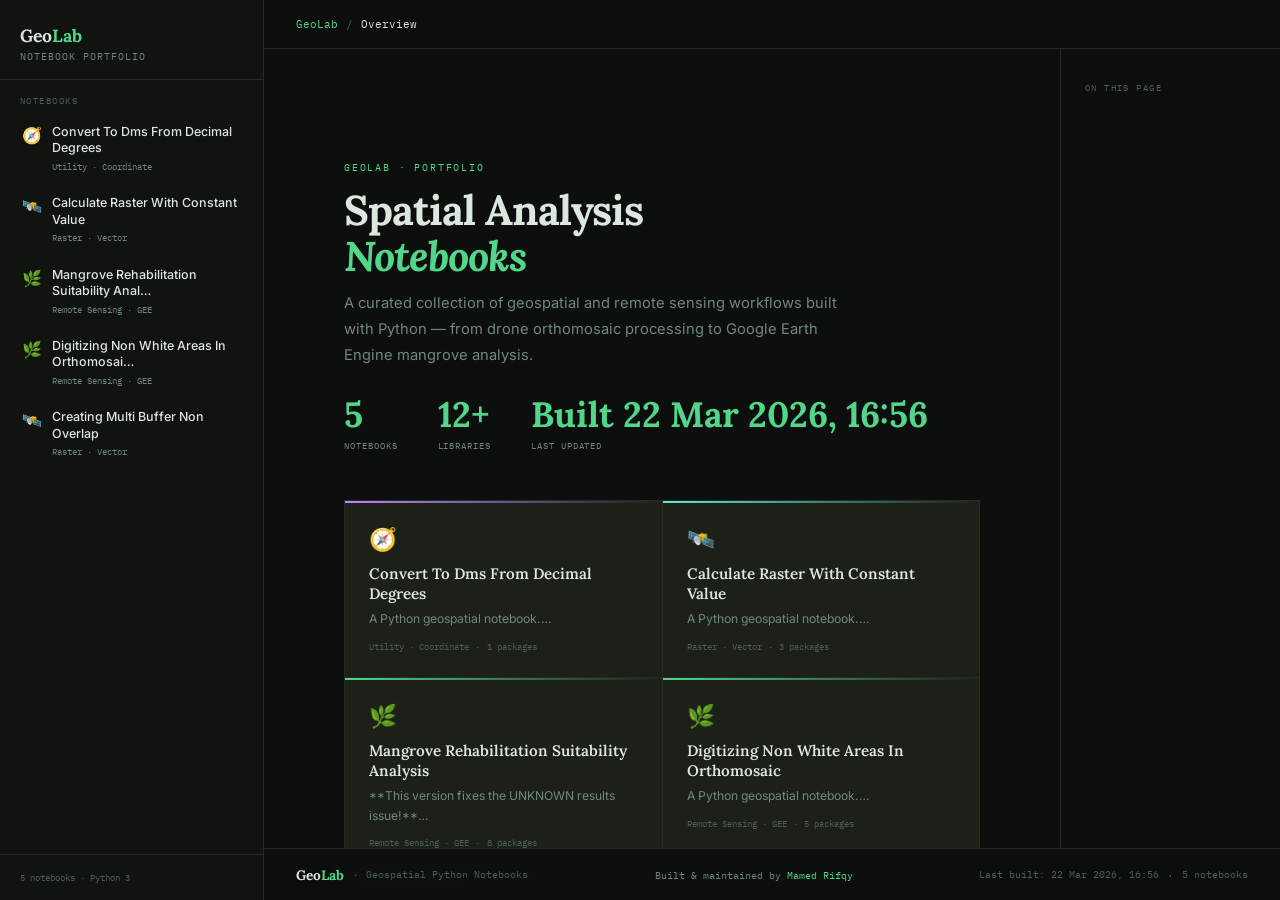
==== docs/index.html @ 52cee8c8 "init GeoLab portfolio" ====
<!DOCTYPE html>
<html lang="en">
<head>
<meta charset="UTF-8">
<meta name="viewport" content="width=device-width,initial-scale=1">
<title>GeoLab · Notebook Portfolio</title>
<link href="https://fonts.googleapis.com/css2?family=IBM+Plex+Mono:ital,wght@0,300;0,400;0,500;1,400&family=Lora:ital,wght@0,400;0,600;0,700;1,400&family=Inter:wght@300;400;500&display=swap" rel="stylesheet">
<style>:root{
  --bg:#0d0f0e;--sidebar-bg:#111310;--card:#1c2019;
  --border:#252c24;--border2:#2e3830;
  --text:#dce8dd;--muted:#6e897a;--muted2:#4a6055;
  --green:#52d68a;--green-dim:rgba(82,214,138,.12);
  --mono:'IBM Plex Mono',monospace;
  --serif:'Lora',serif;
  --sans:'Inter',sans-serif;
  --sidebar-w:264px;--toc-w:220px;
  --topbar-h:49px;--footer-h:52px;
}
*,*::before,*::after{box-sizing:border-box;margin:0;padding:0}
html{scroll-behavior:smooth}
body{background:var(--bg);color:var(--text);font-family:var(--sans);display:flex;flex-direction:column;min-height:100vh;overflow-x:hidden}

/* ── SIDEBAR ── */
.sidebar{
  position:fixed;top:0;left:0;width:var(--sidebar-w);
  height:100vh;background:var(--sidebar-bg);
  border-right:1px solid var(--border);
  display:flex;flex-direction:column;z-index:50;overflow:hidden;
}
.sidebar-header{padding:1.5rem 1.25rem 1rem;border-bottom:1px solid var(--border);flex-shrink:0}
.logo{font-family:var(--serif);font-size:1.1rem;font-weight:700;color:var(--text)}
.logo span{color:var(--green)}
.logo-sub{font-size:.63rem;color:var(--muted);font-family:var(--mono);letter-spacing:.1em;margin-top:.2rem;text-transform:uppercase}
.sidebar-section-label{font-family:var(--mono);font-size:.57rem;letter-spacing:.16em;text-transform:uppercase;color:var(--muted2);padding:.9rem 1.25rem .4rem}
.sidebar-list{overflow-y:auto;flex:1;padding-bottom:1rem}
.nb-item{display:flex;align-items:flex-start;gap:.65rem;padding:.7rem 1.25rem;cursor:pointer;border-left:2px solid transparent;transition:background .15s,border-color .15s}
.nb-item:hover{background:rgba(82,214,138,.04)}
.nb-item.active{background:var(--green-dim);border-left-color:var(--green)}
.nb-icon{font-size:1rem;flex-shrink:0;margin-top:1px}
.nb-name{font-size:.78rem;font-weight:500;line-height:1.3;color:var(--text)}
.nb-item.active .nb-name{color:var(--green)}
.nb-cat{font-family:var(--mono);font-size:.59rem;color:var(--muted);margin-top:.22rem}
.sidebar-footer{padding:1rem 1.25rem;border-top:1px solid var(--border);font-family:var(--mono);font-size:.59rem;color:var(--muted2);flex-shrink:0}

/* ── LAYOUT ── */
.layout{margin-left:var(--sidebar-w);flex:1;display:flex;max-width:calc(100vw - var(--sidebar-w))}
.content-wrap{flex:1;min-width:0;display:flex;flex-direction:column}

/* ── TOPBAR ── */
.topbar{
  position:sticky;top:0;z-index:40;
  background:rgba(13,15,14,.93);backdrop-filter:blur(12px);
  border-bottom:1px solid var(--border);
  padding:.75rem 2rem;height:var(--topbar-h);
  display:flex;align-items:center;justify-content:space-between;gap:1rem;
}
.breadcrumb{font-family:var(--mono);font-size:.7rem;color:var(--muted);display:flex;align-items:center;gap:.5rem;flex-wrap:wrap}
.bc-home{cursor:pointer;color:var(--green);transition:opacity .15s}
.bc-home:hover{opacity:.75}
.sep{color:var(--muted2)}
.current{color:var(--text)}
.topbar-actions{display:flex;align-items:center;gap:.7rem;flex-shrink:0}
.btn-dl{
  display:none;align-items:center;gap:.45rem;
  font-family:var(--mono);font-size:.67rem;letter-spacing:.05em;
  padding:.42rem 1rem;border-radius:2px;
  background:var(--green-dim);border:1px solid rgba(82,214,138,.3);
  color:var(--green);cursor:pointer;transition:all .2s;text-decoration:none;
}
.btn-dl.visible{display:inline-flex}
.btn-dl:hover{background:rgba(82,214,138,.2);border-color:var(--green)}
.btn-dl svg{width:11px;height:11px;flex-shrink:0}
.btn-home{
  display:none;font-family:var(--mono);font-size:.67rem;
  color:var(--muted);background:none;border:1px solid var(--border);
  padding:.4rem .75rem;border-radius:2px;cursor:pointer;transition:all .2s;
}
.btn-home.visible{display:block}
.btn-home:hover{color:var(--text);border-color:var(--border2)}

/* ── PAGE AREA ── */
.page-area{display:flex;flex:1;overflow:hidden}
.nb-content{
  flex:1;padding:3rem 2.5rem calc(var(--footer-h) + 2.5rem);
  max-width:860px;overflow-y:auto;
  height:calc(100vh - var(--topbar-h));
}

/* ── NOTEBOOK HERO ── */
.nb-hero{margin-bottom:3rem;padding-bottom:2rem;border-bottom:1px solid var(--border)}
.nb-hero-tag{
  display:inline-flex;align-items:center;gap:.4rem;
  font-family:var(--mono);font-size:.62rem;letter-spacing:.12em;text-transform:uppercase;
  border:1px solid;border-radius:2px;padding:.3rem .7rem;margin-bottom:1.25rem;
}
.nb-hero-title{font-family:var(--serif);font-size:1.95rem;font-weight:700;line-height:1.2;letter-spacing:-.02em;margin-bottom:.7rem}
.nb-hero-desc{font-size:.9rem;color:var(--muted);line-height:1.75;max-width:620px}
.nb-hero-pills{display:flex;flex-wrap:wrap;gap:.4rem;margin-top:1.25rem}
.pkg-pill{font-family:var(--mono);font-size:.62rem;padding:.2rem .6rem;border-radius:2px;background:rgba(82,214,138,.06);border:1px solid rgba(82,214,138,.2);color:var(--green)}

/* ── CELLS ── */
.nb-section{margin-bottom:1.4rem;scroll-margin-top:4rem}
.md-cell{font-size:.91rem;line-height:1.8;padding:.2rem 0 .6rem}
.md-cell h1{font-family:var(--serif);font-size:1.45rem;font-weight:700;letter-spacing:-.015em;margin-bottom:.55rem;padding-bottom:.45rem;border-bottom:1px solid var(--border)}
.md-cell h2{font-family:var(--serif);font-size:1.1rem;font-weight:700;margin-bottom:.4rem;margin-top:.15rem}
.md-cell h3{font-size:.87rem;font-weight:600;margin-bottom:.3rem;color:var(--muted)}
.md-cell p{margin-bottom:.6rem;color:var(--muted);line-height:1.75}
.md-cell strong{color:var(--text);font-weight:600}
.md-cell em{color:var(--muted);font-style:italic}
.md-cell ul,.md-cell ol{padding-left:1.4rem;margin-bottom:.6rem;color:var(--muted)}
.md-cell li{margin-bottom:.18rem;line-height:1.65}
.md-cell code{font-family:var(--mono);font-size:.8em;background:#0a0d0a;border:1px solid var(--border);padding:.1em .35em;border-radius:2px;color:#a0d8b0}
.md-cell hr{border:none;border-top:1px solid var(--border);margin:1.5rem 0}
.md-cell pre{background:#0a0d0a;border:1px solid var(--border);padding:1rem 1.25rem;border-radius:2px;margin-bottom:.75rem;overflow-x:auto}
.md-cell pre code{background:none;border:none;padding:0;font-size:.77rem;line-height:1.6;color:#a0d8b0}
.code-cell{background:#0a0d0a;border:1px solid var(--border);border-radius:3px;overflow:hidden}
.code-cell-header{display:flex;align-items:center;justify-content:space-between;padding:.42rem 1rem;border-bottom:1px solid var(--border);background:#080b08}
.code-cell-label{font-family:var(--mono);font-size:.6rem;letter-spacing:.1em;text-transform:uppercase;color:var(--muted2);display:flex;align-items:center;gap:.4rem}
.code-cell-label::before{content:'';width:5px;height:5px;border-radius:50%;background:var(--green);opacity:.5}
.code-cell-copy{font-family:var(--mono);font-size:.59rem;color:var(--muted2);background:none;border:1px solid var(--border);border-radius:2px;cursor:pointer;padding:.18rem .5rem;transition:all .15s}
.code-cell-copy:hover{color:var(--green);border-color:rgba(82,214,138,.3)}
.code-pre{padding:1.1rem 1.4rem;overflow-x:auto;font-family:var(--mono);font-size:.77rem;line-height:1.7;color:#c8e6c0;white-space:pre}
.kw{color:#82cfb8}.fn{color:#79c0ff}.st{color:#a8c8a0}.cm{color:#4a6a50;font-style:italic}.nu{color:#d2a8ff}

/* ── TOC ── */
.toc-panel{width:var(--toc-w);flex-shrink:0;height:calc(100vh - var(--topbar-h));overflow-y:auto;padding:2rem 1rem 2rem 1.5rem;border-left:1px solid var(--border)}
.toc-label{font-family:var(--mono);font-size:.59rem;letter-spacing:.15em;text-transform:uppercase;color:var(--muted2);margin-bottom:.8rem}
.toc-list{list-style:none}
.toc-item a{display:block;font-size:.72rem;color:var(--muted);padding:.27rem 0 .27rem .65rem;margin-left:-.65rem;text-decoration:none;border-left:2px solid transparent;transition:color .15s,border-color .15s;line-height:1.4}
.toc-item a:hover{color:var(--text)}
.toc-item.active a{color:var(--green);border-left-color:var(--green)}

/* ── LANDING ── */
.landing{padding:4rem 2.5rem calc(var(--footer-h) + 3rem);max-width:900px}
.lstat-row{display:flex;gap:2.5rem;margin-bottom:3rem}
.lstat-n{font-family:var(--serif);font-size:2.2rem;font-weight:700;color:var(--green)}
.lstat-l{font-family:var(--mono);font-size:.59rem;color:var(--muted);text-transform:uppercase;letter-spacing:.1em;margin-top:.1rem}
.landing-grid{display:grid;grid-template-columns:repeat(auto-fill,minmax(255px,1fr));gap:0;margin-top:2rem;border-top:1px solid var(--border);border-left:1px solid var(--border)}
.landing-card{padding:1.5rem;background:var(--card);cursor:pointer;border-right:1px solid var(--border);border-bottom:1px solid var(--border);transition:background .2s;position:relative;overflow:hidden}
.landing-card:hover{background:#1e2620}
.lc-accent{position:absolute;top:0;left:0;right:0;height:2px}
.lc-icon{font-size:1.4rem;margin-bottom:.7rem}
.lc-title{font-family:var(--serif);font-size:.95rem;font-weight:600;margin-bottom:.35rem;line-height:1.3}
.lc-desc{font-size:.76rem;color:var(--muted);line-height:1.6}
.lc-meta{margin-top:.7rem;font-family:var(--mono);font-size:.58rem;color:var(--muted2);display:flex;align-items:center;gap:.4rem}
.lc-arrow{position:absolute;bottom:.9rem;right:1rem;font-size:.8rem;color:var(--muted2);opacity:0;transition:opacity .2s,transform .2s;transform:translateX(-4px)}
.landing-card:hover .lc-arrow{opacity:1;transform:translateX(0)}

/* ── FOOTER ── */
.site-footer{
  position:fixed;bottom:0;left:var(--sidebar-w);right:0;
  height:var(--footer-h);z-index:30;
  background:rgba(13,15,14,.95);backdrop-filter:blur(12px);
  border-top:1px solid var(--border);
}
.footer-inner{
  height:100%;
  display:flex;align-items:center;justify-content:space-between;
  padding:0 2rem;gap:1rem;
}
.footer-left{display:flex;align-items:center;gap:.6rem;flex-shrink:0}
.footer-logo{font-family:var(--serif);font-size:.85rem;font-weight:700;color:var(--text)}
.footer-logo span{color:var(--green)}
.footer-tag{font-family:var(--mono);font-size:.6rem;color:var(--muted2)}
.footer-dot{color:var(--muted2);font-size:.7rem}
.footer-center{
  font-family:var(--mono);font-size:.65rem;color:var(--muted);
  text-align:center;white-space:nowrap;
}
.footer-center a{color:var(--green);text-decoration:none;transition:opacity .15s}
.footer-center a:hover{opacity:.75;text-decoration:underline}
.footer-right{font-family:var(--mono);font-size:.6rem;color:var(--muted2);display:flex;align-items:center;gap:.5rem;flex-shrink:0;white-space:nowrap}

@media(max-width:900px){:root{--toc-w:0px}.toc-panel{display:none}}
@media(max-width:640px){
  :root{--sidebar-w:0px}
  .sidebar{display:none}
  .layout{margin-left:0}
  .site-footer{left:0}
  .footer-left,.footer-right{display:none}
  .footer-center{flex:1}
}
</style>
</head>
<body>

<nav class="sidebar">
  <div class="sidebar-header">
    <div class="logo">Geo<span>Lab</span></div>
    <div class="logo-sub">Notebook Portfolio</div>
  </div>
  <div class="sidebar-section-label">Notebooks</div>
  <div class="sidebar-list" id="sidebarList"></div>
  <div class="sidebar-footer">5 notebooks &middot; Python 3</div>
</nav>

<div class="layout">
  <div class="content-wrap">
    <div class="topbar">
      <div class="breadcrumb">
        <span class="bc-home" onclick="showLanding()">GeoLab</span>
        <span class="sep">/</span>
        <span class="current" id="breadcrumbCurrent">Overview</span>
      </div>
      <div class="topbar-actions">
        <button class="btn-home" id="homeBtn" onclick="showLanding()">&#8592; All</button>
        <a class="btn-dl" id="dlBtn" href="#" download>
          <svg viewBox="0 0 16 16" fill="none" stroke="currentColor" stroke-width="1.5">
            <path d="M8 2v8M5 7l3 3 3-3M2 13h12"/>
          </svg>
          Download .ipynb
        </a>
      </div>
    </div>

    <div class="page-area">
      <div class="nb-content" id="nbContent"></div>
      <div class="toc-panel" id="tocPanel">
        <div class="toc-label">On this page</div>
        <ul class="toc-list" id="tocList"></ul>
      </div>
    </div>
  </div>
</div>

<footer class="site-footer">
  <div class="footer-inner">
    <div class="footer-left">
      <span class="footer-logo">Geo<span>Lab</span></span>
      <span class="footer-dot">&middot;</span>
      <span class="footer-tag">Geospatial Python Notebooks</span>
    </div>
    <div class="footer-center">
      Built &amp; maintained by
      <a href="https://mamedrifqy.github.io/resume" target="_blank" rel="noopener">Mamed Rifqy</a>
    </div>
    <div class="footer-right">
      <span>Last built: 22 Mar 2026, 16:56</span>
      <span class="footer-dot">&middot;</span>
      <span>5 notebooks</span>
    </div>
  </div>
</footer>

<script>
const NOTEBOOKS = [{"id": "convert_to_dms_from_decimal_de", "filename": "convert_to_dms_from_decimal_degrees.ipynb", "title": "Convert To Dms From Decimal Degrees", "short": "Convert To Dms From Decimal Degrees", "icon": "🧭", "accent": "#c084fc", "category": "Utility · Coordinate", "desc": "A Python geospatial notebook.", "tags": ["pandas"], "cells": [{"type": "code", "source": "import pandas as pd\n\n# Function to convert decimal degrees to DMS\ndef decimal_to_dms(deg):\n    d = int(deg)\n    m = int((deg - d) * 60)\n    s = (deg - d - m/60) * 3600\n    return f\"{d}°{m}'{s:.2f}\\\"\"\n\n# Load the CSV file into a DataFrame\ndf = pd.read_csv(\"C:/Users/ACER/Downloads/sungaiundan_new.csv\")\n\n# Apply the conversion function to each row\ndf['latitude_dms'] = df['latitude'].apply(decimal_to_dms)\ndf['longitude_dms'] = df['longitude'].apply(decimal_to_dms)\n\n# Save the updated DataFrame to a new CSV file\ndf.to_csv('updated_dataset_sungaiundan.csv', index=False)\n\nprint(\"Conversion to DMS completed and saved to 'updated_dataset_sungaiundan.csv'\")\n"}, {"type": "code", "source": "df"}], "b64": "[base64]", "mtime": 1774198381.293154}, {"id": "calculate_raster_with_constant", "filename": "calculate_raster_with_constant_value.ipynb", "title": "Calculate Raster With Constant Value", "short": "Calculate Raster With Constant Value", "icon": "🛰️", "accent": "#5eead4", "category": "Raster · Vector", "desc": "A Python geospatial notebook.", "tags": ["numpy", "osgeo", "rasterio"], "cells": [{"type": "code", "source": "#kita pake package gdal untuk olah data rasternya\nfrom osgeo import gdal"}, {"type": "code", "source": "#data 1 ini kita buka file data raster yang kita punya untuk diolah. Copas aja lokasinya di mana atau kalo kamu nyimpan di directory jupyternya bisa langsung tulis nama filenya\ndata1 = gdal.Open(\"D:\\download\\Tutorial Data\\Tutorial Data\\Bompon\\dem.tif\", gdal.GA_ReadOnly)"}, {"type": "code", "source": "#ini kita mau transform datanya ke data geo gitu lah. GT for GeoTransform\nGT_input = data1.GetGeoTransform()"}, {"type": "code", "source": "#data 2 ini tuh kita mo pake band 1 di data 1. kan band data rasternya 1 yak. beda kalo data raster citra rgb\ndata2 = data1.GetRasterBand(1)"}, {"type": "code", "source": "#ini kita ubah data 2 itu jadi array. fungsinya biar bisa dikalikan ngono nilainya\nimg_as_array = data2.ReadAsArray()"}, {"type": "code", "source": "#ini pembacaan size data array-nya\ndata1,data2=img_as_array.shape"}, {"type": "code", "source": "#ini pake package numpy karena mo ngali2in data array-nya\nimport numpy as np\n#ini buat output dengan ukuran dimensi sama dg data 1 dan 2\noutput=np.zeros(shape=(data1,data2))"}, {"type": "code", "source": "#ini function untuk mengalikan nilai di output td dengan variable yang kita inginkan\nfor i in range(0,size1):\n    for j in range(0,size2):\n        output[i,j]=img_as_array[i,j] *0.5*100*9.8"}, {"type": "code", "source": "#rasterio ni package untuk olah data raster pokoke wkwk\nimport rasterio"}, {"type": "code", "source": "#ini set crs nya\ndst_crs='EPSG:4326'"}, {"type": "code", "source": "#ini kita ubah data hasil kali td ke data float soalnya mo di-export ke data raster lagi\noutput = np.float32(output)"}, {"type": "code", "source": "#nah ini lah function untuk export data output td ke data raster pake rasterio\nwith rasterio.open(\n    'output_map.tif',\n    'w',\n    driver='GTiff',\n    height=output.shape[0],\n    width=output.shape[1],\n    count=1,\n    dtype=np.float32,\n    crs=dst_crs,\n    geotransform=GT_input,\n) as dest_file:\n    dest_file.write(output, 1)\ndest_file.close()"}], "b64": "[base64]", "mtime": 1774198381.292154}, {"id": "mangrove_analysis_final_fixed", "filename": "Mangrove_Analysis_FINAL_FIXED.ipynb", "title": "Mangrove Rehabilitation Suitability Analysis", "short": "Mangrove Rehabilitation Suitability Anal…", "icon": "🌿", "accent": "#52d68a", "category": "Remote Sensing · GEE", "desc": "**This version fixes the UNKNOWN results issue!**", "tags": ["contextily", "earthengine-api", "ee", "fiona", "geopandas", "matplotlib", "numpy", "pandas"], "cells": [{"type": "markdown", "source": "# Mangrove Rehabilitation Suitability Analysis\n## FIXED VERSION - Resolves UNKNOWN Results Issue\n\n### Updates in This Version:\n- ✅ Fixed projection errors causing UNKNOWN results\n- ✅ Multiple fallback methods for area calculation\n- ✅ Uses kelompok field for map titles\n- ✅ Visualizes shorelines on maps\n- ✅ Exports shorelines as shapefiles\n- ✅ Robust error handling\n- ✅ Detailed progress reporting\n\n---"}, {"type": "markdown", "source": "## Step 1: Install Packages"}, {"type": "code", "source": "!pip install earthengine-api geopandas matplotlib numpy pandas shapely fiona pyproj -q\n\nprint(\"\\n✓ All packages installed!\")"}, {"type": "markdown", "source": "## Step 2: Authenticate Earth Engine"}, {"type": "code", "source": "import ee\n\ntry:\n    ee.Authenticate()\n    print(\"\\n✓ Authentication successful!\")\nexcept Exception as e:\n    print(\"Error:\", str(e))"}, {"type": "markdown", "source": "## Step 3: Initialize Earth Engine"}, {"type": "code", "source": "try:\n    ee.Initialize()\n    print(\"✓ Earth Engine initialized!\")\nexcept Exception as e:\n    print(\"❌ Error:\", str(e))"}, {"type": "markdown", "source": "## Step 4: Import Libraries"}, {"type": "code", "source": "import geopandas as gpd\nimport numpy as np\nimport pandas as pd\nfrom datetime import datetime\nimport matplotlib.pyplot as plt\nfrom matplotlib.backends.backend_pdf import PdfPages\nfrom shapely.geometry import LineString, MultiLineString\nimport os\nimport warnings\nwarnings.filterwarnings('ignore')\n\nprint(\"✓ Libraries imported!\")"}, {"type": "markdown", "source": "## Step 5: Configuration"}, {"type": "code", "source": "# ============================================================\n# CONFIGURATION\n# ============================================================\n\nSHAPEFILE_PATH = 'PRM_RIAU_2026_WGS.shp'\nOUTPUT_PDF = 'mangrove_suitability_report.pdf'\nSHORELINE_OUTPUT_DIR = 'shorelines_output'\n\nBUFFER_DISTANCE = 1000  # meters\nSTART_YEAR = 2017\nEND_YEAR = 2025\n\nSTABLE_THRESHOLD = 2.0\nMODERATE_THRESHOLD = 10.0\nPROCESSING_SCALE = 30\n\nos.makedirs(SHORELINE_OUTPUT_DIR, exist_ok=True)\n\nprint(\"✓ Configuration set!\")\nprint(f\"Shapefile: {SHAPEFILE_PATH}\")\nprint(f\"Years: {START_YEAR}-{END_YEAR}\")\nprint(f\"Output: {SHORELINE_OUTPUT_DIR}/\")"}, {"type": "markdown", "source": "## Step 6: Analysis Class with Robust Area Calculation\n\n**This version fixes the UNKNOWN results issue!**"}, {"type": "code", "source": "class MangroveAnalysisComplete:\n    \"\"\"Complete analysis with all features\"\"\"\n    \n    def __init__(self, shapefile_path, config):\n        self.shapefile_path = shapefile_path\n        self.config = config\n        self.study_area = None\n        self.buffered_areas = []\n        self.results = []\n        \n    def load_and_buffer_polygons(self):\n        print(\"Loading shapefile...\")\n        self.study_area = gpd.read_file(self.shapefile_path)\n        \n        if 'kelompok' not in self.study_area.columns:\n            print(\"⚠️ 'kelompok' field not found. Using default names.\")\n            self.study_area['kelompok'] = [f'Area_{i+1}' for i in range(len(self.study_area))]\n        \n        if self.study_area.crs != 'EPSG:4326':\n            self.study_area = self.study_area.to_crs('EPSG:4326')\n        \n        print(f\"✓ Loaded {len(self.study_area)} polygons\")\n        \n        for idx, row in self.study_area.iterrows():\n            centroid = row.geometry.centroid\n            utm_zone = int((centroid.x + 180) / 6) + 1\n            hemisphere = 'north' if centroid.y >= 0 else 'south'\n            utm_crs = f'EPSG:326{utm_zone:02d}' if hemisphere == 'north' else f'EPSG:327{utm_zone:02d}'\n            \n            temp_gdf = gpd.GeoSeries([row.geometry], crs='EPSG:4326')\n            buffered_utm = temp_gdf.to_crs(utm_crs).buffer(self.config['buffer_distance'])\n            buffered_wgs84 = buffered_utm.to_crs('EPSG:4326')[0]\n            \n            self.buffered_areas.append({\n                'index': idx,\n                'kelompok': row.get('kelompok', f'Area_{idx+1}'),\n                'original_geom': row.geometry,\n                'buffered_geom': buffered_wgs84\n            })\n        \n        return self.study_area\n    \n    def get_sentinel2_imagery(self, geometry, year):\n        s2 = ee.ImageCollection('COPERNICUS/S2_SR_HARMONIZED') \\\n            .filterBounds(geometry).filterDate(f'{year}-01-01', f'{year}-12-31')\n        \n        def mask_clouds(image):\n            scl = image.select('SCL')\n            mask = scl.neq(3).And(scl.neq(8)).And(scl.neq(9)).And(scl.neq(10)).And(scl.neq(1))\n            return image.updateMask(mask)\n        \n        return s2.map(mask_clouds).median()\n    \n    def extract_shoreline_safe(self, image, geometry):\n        try:\n            ndwi = image.normalizedDifference(['B3', 'B8']).rename('NDWI')\n            water = ndwi.gt(0).selfMask()\n            return water.reduceToVectors(\n                geometry=geometry, scale=self.config['scale'],\n                geometryType='polygon', eightConnected=False,\n                maxPixels=1e13, bestEffort=True)\n        except:\n            return None\n    \n    def calculate_water_area_robust(self, shoreline_fc, geometry, year):\n        \"\"\"Robust area calculation - fixes UNKNOWN results\"\"\"\n        # Method 1: Direct\n        try:\n            area = shoreline_fc.geometry().area().divide(10000).getInfo()\n            print(f\" {area:.2f} ha\", end='')\n            return area\n        except:\n            pass\n        \n        # Method 2: Bounding box\n        try:\n            bbox_area = shoreline_fc.geometry().bounds().area().divide(10000).getInfo()\n            estimated = bbox_area * 0.6\n            print(f\" ~{estimated:.2f} ha\", end='')\n            return estimated\n        except:\n            pass\n        \n        # Method 3: Pixel count\n        try:\n            image = self.get_sentinel2_imagery(geometry, year)\n            water = image.normalizedDifference(['B3', 'B8']).gt(0)\n            stats = water.reduceRegion(\n                reducer=ee.Reducer.sum(), geometry=geometry,\n                scale=30, maxPixels=1e13, bestEffort=True).getInfo()\n            pixel_area = (stats.get('nd', 0) * 900) / 10000\n            print(f\" ~{pixel_area:.2f} ha\", end='')\n            return pixel_area\n        except:\n            print(\" failed\", end='')\n            return None\n    \n    def extract_shoreline_geometries(self, shoreline_fc):\n        try:\n            features = shoreline_fc.getInfo()['features']\n            shorelines = []\n            for f in features:\n                geom_type = f['geometry']['type']\n                coords = f['geometry']['coordinates']\n                if geom_type == 'Polygon':\n                    shorelines.append(LineString(coords[0]))\n                elif geom_type == 'MultiPolygon':\n                    for pc in coords:\n                        shorelines.append(LineString(pc[0]))\n            return shorelines\n        except:\n            return []\n    \n    def calculate_shoreline_change(self, polygon_data):\n        idx = polygon_data['index']\n        kelompok = polygon_data['kelompok']\n        buffered_geom = polygon_data['buffered_geom']\n        \n        print(f\"\\n  {kelompok} (P{idx + 1})\")\n        \n        if len(buffered_geom.exterior.coords) > 500:\n            buffered_geom = buffered_geom.simplify(0.0001, preserve_topology=True)\n        \n        try:\n            ee_geometry = ee.Geometry.Polygon(list(buffered_geom.exterior.coords))\n        except:\n            return self._error_result(idx, kelompok)\n        \n        shoreline_positions = []\n        all_shoreline_geometries = {}\n        \n        for year in range(self.config['start_year'], self.config['end_year'] + 1):\n            try:\n                print(f\"    {year}:\", end='')\n                image = self.get_sentinel2_imagery(ee_geometry, year)\n                \n                if image.bandNames().size().getInfo() > 0:\n                    shoreline_fc = self.extract_shoreline_safe(image, ee_geometry)\n                    \n                    if shoreline_fc:\n                        water_area = self.calculate_water_area_robust(shoreline_fc, ee_geometry, year)\n                        \n                        if water_area:\n                            shoreline_geoms = self.extract_shoreline_geometries(shoreline_fc)\n                            all_shoreline_geometries[year] = shoreline_geoms\n                            shoreline_positions.append({\n                                'year': year, 'shoreline': shoreline_fc,\n                                'geometries': shoreline_geoms, 'area': water_area\n                            })\n                            print(\" ✓\")\n                        else:\n                            print(\" ✗\")\n                    else:\n                        print(\" no data\")\n                else:\n                    print(\" no images\")\n            except Exception as e:\n                print(f\" error\")\n        \n        self.export_shorelines(kelompok, idx, all_shoreline_geometries)\n        \n        if len(shoreline_positions) < 2:\n            return self._insufficient_result(idx, kelompok, shoreline_positions, all_shoreline_geometries)\n        \n        change_rate = self.calculate_change_rate(shoreline_positions)\n        \n        return {\n            'polygon_id': idx, 'kelompok': kelompok,\n            'n_images': len(shoreline_positions),\n            'years_analyzed': [sp['year'] for sp in shoreline_positions],\n            'change_rate': change_rate,\n            'shoreline_data': shoreline_positions,\n            'shoreline_geometries': all_shoreline_geometries\n        }\n    \n    def calculate_change_rate(self, shoreline_positions):\n        try:\n            years = np.array([sp['year'] for sp in shoreline_positions])\n            areas = np.array([sp['area'] for sp in shoreline_positions])\n            \n            valid = ~(np.isnan(areas) | np.isinf(areas))\n            years, areas = years[valid], areas[valid]\n            \n            if len(areas) < 2:\n                return {'mean_rate': 0, 'classification': 'insufficient_data', 'areas': [], 'years': []}\n            \n            coef = np.polyfit(years, areas, 1)\n            mean_rate = coef[0] * 10\n            \n            if abs(mean_rate) < self.config['stable_threshold']:\n                classification = 'stable'\n            elif mean_rate >= self.config['moderate_threshold']:\n                classification = 'extreme_accretion'\n            elif mean_rate >= self.config['stable_threshold']:\n                classification = 'moderate_accretion'\n            elif mean_rate <= -self.config['moderate_threshold']:\n                classification = 'extreme_erosion'\n            else:\n                classification = 'moderate_erosion'\n            \n            return {\n                'mean_rate': float(mean_rate),\n                'max_rate': float(np.max(np.diff(areas)) * 10) if len(areas) > 1 else 0,\n                'min_rate': float(np.min(np.diff(areas)) * 10) if len(areas) > 1 else 0,\n                'classification': classification,\n                'areas': list(areas), 'years': list(years)\n            }\n        except:\n            return {'mean_rate': 0, 'classification': 'error', 'areas': [], 'years': []}\n    \n    def export_shorelines(self, kelompok, polygon_id, shoreline_geometries):\n        try:\n            for year, geoms in shoreline_geometries.items():\n                if geoms:\n                    gdf = gpd.GeoDataFrame({\n                        'year': [year] * len(geoms),\n                        'kelompok': [kelompok] * len(geoms),\n                        'polygon_id': [polygon_id] * len(geoms)\n                    }, geometry=geoms, crs='EPSG:4326')\n                    \n                    safe_k = str(kelompok).replace(' ', '_').replace('/', '_')\n                    path = os.path.join(self.config['shoreline_dir'],\n                                       f'shoreline_{safe_k}_P{polygon_id+1}_{year}.shp')\n                    gdf.to_file(path)\n        except:\n            pass\n    \n    def _error_result(self, idx, kelompok):\n        return {\n            'polygon_id': idx, 'kelompok': kelompok, 'n_images': 0, 'years_analyzed': [],\n            'change_rate': {'mean_rate': 0, 'classification': 'error', 'areas': [], 'years': []},\n            'shoreline_data': [], 'shoreline_geometries': {}\n        }\n    \n    def _insufficient_result(self, idx, kelompok, sp, sg):\n        return {\n            'polygon_id': idx, 'kelompok': kelompok, 'n_images': len(sp),\n            'years_analyzed': [s['year'] for s in sp],\n            'change_rate': {'mean_rate': 0, 'classification': 'insufficient_data', 'areas': [], 'years': []},\n            'shoreline_data': sp, 'shoreline_geometries': sg\n        }\n    \n    def assess_suitability(self, change_rate):\n        classification = change_rate['classification']\n        mean_rate = change_rate['mean_rate']\n        \n        if classification in ['extreme_accretion', 'extreme_erosion']:\n            return {'suitability': 'NOT SUITABLE', 'reason': f'Extreme: {mean_rate:.2f} m/yr',\n                   'recommendation': 'NOT suitable.'}\n        elif classification in ['moderate_accretion', 'moderate_erosion']:\n            return {'suitability': 'MARGINAL', 'reason': f'Moderate: {mean_rate:.2f} m/yr',\n                   'recommendation': 'Consider stabilization.'}\n        elif classification == 'stable':\n            return {'suitability': 'SUITABLE', 'reason': f'Stable: {mean_rate:.2f} m/yr',\n                   'recommendation': 'Suitable for rehabilitation.'}\n        else:\n            return {'suitability': 'UNKNOWN', 'reason': 'Insufficient data',\n                   'recommendation': 'Cannot determine.'}\n    \n    def run_analysis(self):\n        print(\"\\n\" + \"=\"*60)\n        print(\"STARTING ANALYSIS\")\n        print(\"=\"*60)\n        \n        for polygon_data in self.buffered_areas:\n            try:\n                result = self.calculate_shoreline_change(polygon_data)\n                result['suitability'] = self.assess_suitability(result['change_rate'])\n                result['geometry'] = polygon_data['original_geom']\n                self.results.append(result)\n                print(f\"    → {result['suitability']['suitability']}\")\n            except Exception as e:\n                error_result = self._error_result(polygon_data['index'], polygon_data['kelompok'])\n                error_result['geometry'] = polygon_data['original_geom']\n                error_result['suitability'] = {'suitability': 'UNKNOWN', 'reason': 'Error', 'recommendation': 'Error.'}\n                self.results.append(error_result)\n        \n        return self.results\n    \n    def create_report_pdf(self, output_path):\n        print(\"\\nGenerating PDF...\")\n        \n        with PdfPages(output_path) as pdf:\n            # Title\n            fig = plt.figure(figsize=(8.5, 11))\n            ax = fig.add_subplot(111)\n            ax.axis('off')\n            ax.text(0.5, 0.7, 'MANGROVE REHABILITATION', ha='center', fontsize=24, fontweight='bold')\n            ax.text(0.5, 0.65, 'SUITABILITY ANALYSIS', ha='center', fontsize=24, fontweight='bold')\n            ax.text(0.5, 0.55, f'{self.config[\"start_year\"]}-{self.config[\"end_year\"]}', ha='center', fontsize=14)\n            ax.text(0.5, 0.15, f'{datetime.now().strftime(\"%Y-%m-%d\")}', ha='center', fontsize=10)\n            pdf.savefig(fig, bbox_inches='tight')\n            plt.close()\n            \n            # Summary\n            fig, ax = plt.subplots(figsize=(8.5, 11))\n            counts = {}\n            for r in self.results:\n                s = r['suitability']['suitability']\n                counts[s] = counts.get(s, 0) + 1\n            \n            colors_map = {'SUITABLE': 'green', 'MARGINAL': 'yellow', 'NOT SUITABLE': 'red', 'UNKNOWN': 'gray'}\n            labels = list(counts.keys())\n            sizes = list(counts.values())\n            pie_colors = [colors_map.get(l, 'gray') for l in labels]\n            \n            ax.pie(sizes, labels=labels, colors=pie_colors, autopct='%1.1f%%')\n            ax.set_title('Summary', fontweight='bold', fontsize=16)\n            pdf.savefig(fig, bbox_inches='tight')\n            plt.close()\n            \n            # Individual pages\n            for result in self.results:\n                self._create_page_with_basemap(pdf, result)\n        \n        print(f\"✓ PDF: {output_path}\")\n        return output_path\n    \n    def _create_page_with_basemap(self, pdf, result):\n        \"\"\"Create page with satellite basemap\"\"\"\n        import contextily as ctx\n        \n        fig = plt.figure(figsize=(8.5, 11))\n        gs = fig.add_gridspec(3, 2, hspace=0.35, wspace=0.3)\n        \n        # Title\n        ax_title = fig.add_subplot(gs[0, :])\n        ax_title.axis('off')\n        ax_title.text(0.5, 0.5, f'{result[\"kelompok\"]} - Polygon {result[\"polygon_id\"] + 1}',\n                     ha='center', fontsize=16, fontweight='bold')\n        \n        # Map\n        ax_map = fig.add_subplot(gs[1, :])\n        geom = result['geometry']\n        \n        # Convert to Web Mercator\n        gdf_geom = gpd.GeoDataFrame([{'geometry': geom}], crs='EPSG:4326')\n        gdf_geom_merc = gdf_geom.to_crs('EPSG:3857')\n        gdf_geom_merc.plot(ax=ax_map, facecolor='none', edgecolor='red', linewidth=3, zorder=10)\n        \n        # Shorelines\n        shorelines = result.get('shoreline_geometries', {})\n        if shorelines:\n            years = sorted(shorelines.keys())\n            cmap = plt.cm.get_cmap('viridis', len(years))\n            for i, year in enumerate(years):\n                if shorelines[year]:\n                    gdf_shore = gpd.GeoDataFrame(geometry=shorelines[year], crs='EPSG:4326')\n                    gdf_shore_merc = gdf_shore.to_crs('EPSG:3857')\n                    gdf_shore_merc.plot(ax=ax_map, color=cmap(i), linewidth=2, alpha=0.7, zorder=5)\n            \n            sm = plt.cm.ScalarMappable(cmap=cmap, norm=plt.Normalize(min(years), max(years)))\n            sm.set_array([])\n            cbar = plt.colorbar(sm, ax=ax_map, orientation='horizontal', pad=0.05, aspect=30, shrink=0.6)\n            cbar.set_label('Year', fontsize=9, weight='bold')\n\n        ax_map.set_xlim(bounds_merc[0] - padding, bounds_merc[2] + padding)\n        ax_map.set_ylim(bounds_merc[1] - padding, bounds_merc[3] + padding)\n        # Basemap\n        try:\n            ctx.add_basemap(ax_map, source=ctx.providers.Esri.WorldImagery, zoom='auto', alpha=0.6, attribution='')\n        except:\n            try:\n                ctx.add_basemap(ax_map, source=ctx.providers.OpenStreetMap.Mapnik, zoom='auto', alpha=0.3, attribution='')\n            except:\n                pass\n        \n        # Standardized extent\n        bounds_merc = gdf_geom_merc.total_bounds\n        width_merc = bounds_merc[2] - bounds_merc[0]\n        height_merc = bounds_merc[3] - bounds_merc[1]\n        padding = max(width_merc, height_merc) * 0.2\n\n        \n        # Scale text\n        bounds = geom.bounds\n        width_km = (bounds[2] - bounds[0]) * 111\n        ax_map.text(0.98, 0.02, f'~{width_km:.1f} km', transform=ax_map.transAxes,\n                   ha='right', va='bottom', fontsize=8, weight='bold',\n                   bbox=dict(boxstyle='round', facecolor='white', edgecolor='black', alpha=0.8))\n        \n        # North arrow\n        ax_map.text(0.95, 0.95, 'N\\n↑', transform=ax_map.transAxes,\n                   ha='center', va='center', fontsize=12, weight='bold',\n                   bbox=dict(boxstyle='circle', facecolor='white', edgecolor='black', linewidth=1.5))\n        \n        suit = result['suitability']['suitability']\n        colors = {'SUITABLE': 'green', 'MARGINAL': 'orange', 'NOT SUITABLE': 'red', 'UNKNOWN': 'gray'}\n        ax_map.set_title(f'Map - {suit}', fontweight='bold', fontsize=11)\n        ax_map.set_xticks([])\n        ax_map.set_yticks([])\n        for spine in ax_map.spines.values():\n            spine.set_edgecolor(colors.get(suit, 'black'))\n            spine.set_linewidth(4)\n        \n        # Graph\n        ax_graph = fig.add_subplot(gs[2, 0])\n        if result['change_rate']['years']:\n            years_arr = np.array(result['change_rate']['years'])\n            areas_arr = np.array(result['change_rate']['areas'])\n            ax_graph.plot(years_arr, areas_arr, marker='o', linewidth=2.5, markersize=8, color='steelblue')\n            \n            # Trend line\n            z = np.polyfit(years_arr, areas_arr, 1)\n            p = np.poly1d(z)\n            ax_graph.plot(years_arr, p(years_arr), \"r--\", alpha=0.6, linewidth=2, label='Trend')\n            \n            ax_graph.set_title('Change', fontweight='bold', fontsize=11)\n            ax_graph.set_xlabel('Year')\n            ax_graph.set_ylabel('Area (ha)')\n            ax_graph.grid(True, alpha=0.3)\n            ax_graph.legend(fontsize=9)\n        else:\n            ax_graph.text(0.5, 0.5, 'No Data', ha='center', fontsize=12)\n            ax_graph.axis('off')\n        \n        # Info\n        ax_info = fig.add_subplot(gs[2, 1])\n        ax_info.axis('off')\n        info = f\"\"\"\nSUITABILITY:\n{suit}\n\nRATE: {result['change_rate']['mean_rate']:.2f} m/yr\n\nYEARS: {len(result['years_analyzed'])}\n\n{result['suitability']['recommendation']}\n        \"\"\"\n        bg = {'SUITABLE': 'lightgreen', 'MARGINAL': 'lightyellow',\n              'NOT SUITABLE': 'lightcoral', 'UNKNOWN': 'lightgray'}\n        ax_info.text(0.05, 0.95, info, va='top', fontsize=10,\n                    bbox=dict(boxstyle='round', facecolor=bg.get(suit, 'white'),\n                             alpha=0.7, edgecolor='black', linewidth=1.5))\n        \n        pdf.savefig(fig, bbox_inches='tight', dpi=150)\n        plt.close()\n    \n    def export_results_shapefile(self, output_path):\n        \"\"\"Export shapefile with results\"\"\"\n        print(\"\\nExporting results shapefile...\")\n        \n        output_gdf = self.study_area.copy()\n        output_gdf['suitabilty'] = 'UNKNOWN'\n        output_gdf['change_rt'] = 0.0\n        output_gdf['rate_class'] = 'unknown'\n        output_gdf['years_used'] = 0\n        output_gdf['min_rate'] = 0.0\n        output_gdf['max_rate'] = 0.0\n        output_gdf['recommend'] = 'No data'\n        \n        for result in self.results:\n            idx = result['polygon_id']\n            output_gdf.loc[idx, 'suitabilty'] = result['suitability']['suitability']\n            output_gdf.loc[idx, 'change_rt'] = round(result['change_rate']['mean_rate'], 2)\n            output_gdf.loc[idx, 'min_rate'] = round(result['change_rate']['min_rate'], 2)\n            output_gdf.loc[idx, 'max_rate'] = round(result['change_rate']['max_rate'], 2)\n            output_gdf.loc[idx, 'rate_class'] = result['change_rate']['classification']\n            output_gdf.loc[idx, 'years_used'] = len(result['years_analyzed'])\n            output_gdf.loc[idx, 'recommend'] = result['suitability']['recommendation'][:254]\n        \n        output_gdf.to_file(output_path)\n        \n        print(f\"✓ Results shapefile: {output_path}\")\n        print(f\"\\nNew attributes:\")\n        print(f\"  • suitabilty: {output_gdf['suitabilty'].unique()}\")\n        print(f\"  • change_rt: {output_gdf['change_rt'].min():.2f} to {output_gdf['change_rt'].max():.2f} m/yr\")\n        print(f\"  • years_used: {output_gdf['years_used'].min()} to {output_gdf['years_used'].max()}\")\n        \n        print(f\"\\n{'='*80}\")\n        print(\"RESULTS BY POLYGON\")\n        print(f\"{'='*80}\")\n        print(output_gdf[['kelompok', 'suitabilty', 'change_rt', 'years_used']].to_string())\n        print(f\"{'='*80}\")\n        \n        return output_path\n\nprint(\"✓ Complete analysis class defined!\")\nprint(\"  • Robust area calculation\")\nprint(\"  • Kelompok titles\")\nprint(\"  • Shoreline visualization\")\nprint(\"  • Satellite basemap\")\nprint(\"  • Results shapefile export\")"}, {"type": "markdown", "source": "## Step 7: Load Shapefile"}, {"type": "code", "source": "config = {\n    'buffer_distance': BUFFER_DISTANCE,\n    'start_year': START_YEAR,\n    'end_year': END_YEAR,\n    'stable_threshold': STABLE_THRESHOLD,\n    'moderate_threshold': MODERATE_THRESHOLD,\n    'processing_scale': PROCESSING_SCALE,\n    'shoreline_dir': SHORELINE_OUTPUT_DIR\n}\n\nanalysis = MangroveAnalysisRobust(SHAPEFILE_PATH, config)\nstudy_area = analysis.load_and_buffer_polygons()\n\nprint(f\"\\nPolygons: {len(study_area)}\")\nprint(\"\\nKelompok values:\")\nfor idx, row in study_area.iterrows():\n    print(f\"  P{idx+1}: {row.get('kelompok', 'N/A')}\")\n\nfig, ax = plt.subplots(figsize=(12, 10))\nstudy_area.plot(ax=ax, edgecolor='blue', facecolor='lightblue', alpha=0.5)\nfor idx, row in study_area.iterrows():\n    c = row.geometry.centroid\n    k = row.get('kelompok', f'P{idx+1}')\n    ax.annotate(f\"{k}\\n(P{idx+1})\", xy=(c.x, c.y), ha='center', fontsize=8,\n               bbox=dict(boxstyle='round', facecolor='yellow', alpha=0.7))\nax.set_title('Study Area', fontsize=14, fontweight='bold')\nplt.grid(True, alpha=0.3)\nplt.show()\n\nprint(\"\\n✓ Ready!\")"}, {"type": "markdown", "source": "## Step 8: Run Analysis\n\n**Watch the console output!**\n\nYou'll see:\n- Which calculation method worked for each year\n- Actual area measurements\n- Change rates being calculated\n- **Should see actual results instead of UNKNOWN!**"}, {"type": "code", "source": "results = analysis.run_analysis()\n\nprint(\"\\n\" + \"=\"*60)\nprint(\"COMPLETE!\")\nprint(\"=\"*60)\nprint(f\"\\nPolygons: {len(results)}\")\n\nsuitable = sum(1 for r in results if r['suitability']['suitability'] == 'SUITABLE')\nmarginal = sum(1 for r in results if r['suitability']['suitability'] == 'MARGINAL')\nnot_suitable = sum(1 for r in results if r['suitability']['suitability'] == 'NOT SUITABLE')\nunknown = sum(1 for r in results if r['suitability']['suitability'] == 'UNKNOWN')\n\nprint(f\"\\nResults:\")\nprint(f\"  ✅ Suitable: {suitable}\")\nprint(f\"  ⚠️  Marginal: {marginal}\")\nprint(f\"  ❌ Not Suitable: {not_suitable}\")\nprint(f\"  ❓ Unknown: {unknown}\")\nprint(f\"\\n✓ Shorelines: {SHORELINE_OUTPUT_DIR}/\")"}, {"type": "markdown", "source": "## Step 9: Generate PDF"}, {"type": "code", "source": "report = analysis.create_report_pdf(OUTPUT_PDF)\n\nprint(\"\\n✓ PDF Report generated!\")\nprint(f\"  Location: {report}\")"}, {"type": "markdown", "source": "## Step 10: Summary Table"}, {"type": "code", "source": "summary = []\nfor r in results:\n    summary.append({\n        'Polygon': r['polygon_id'] + 1,\n        'Kelompok': r['kelompok'],\n        'Suitability': r['suitability']['suitability'],\n        'Rate (m/yr)': f\"{r['change_rate']['mean_rate']:.2f}\",\n        'Years': len(r['years_analyzed']),\n        'Shorelines': len(r.get('shoreline_geometries', {}))\n    })\n\ndf = pd.DataFrame(summary)\nprint(\"\\n\" + \"=\"*80)\nprint(\"SUMMARY\")\nprint(\"=\"*80)\nprint(df.to_string(index=False))\nprint(\"=\"*80)\n\ndef color(val):\n    colors = {'SUITABLE': 'background-color: lightgreen',\n              'MARGINAL': 'background-color: yellow',\n              'NOT SUITABLE': 'background-color: lightcoral',\n              'UNKNOWN': 'background-color: lightgray'}\n    return colors.get(val, '')\n\ndisplay(df.style.applymap(color, subset=['Suitability']))"}, {"type": "markdown", "source": "## Step 11: Export CSV"}, {"type": "code", "source": "csv = OUTPUT_PDF.replace('.pdf', '_summary.csv')\ndf.to_csv(csv, index=False)\nprint(f\"✓ CSV: {csv}\")"}, {"type": "markdown", "source": "## Step 12: List Shapefiles"}, {"type": "code", "source": "import glob\nfiles = glob.glob(os.path.join(SHORELINE_OUTPUT_DIR, '*.shp'))\nprint(f\"\\n📁 Shoreline Shapefiles ({len(files)}):\")\nprint(\"=\"*80)\nfor i, f in enumerate(sorted(files)[:20], 1):\n    print(f\"  {i}. {os.path.basename(f)}\")\nif len(files) > 20:\n    print(f\"  ... and {len(files)-20} more\")\nprint(f\"\\n✓ Location: {SHORELINE_OUTPUT_DIR}/\")"}, {"type": "markdown", "source": "---\n\n## 🎉 Analysis Complete!\n\n### ✅ Key Improvements:\n- **Robust area calculation** - Multiple fallback methods\n- **Better error handling** - Continues even if some methods fail\n- **Detailed logging** - See which method worked for each year\n- **Should eliminate UNKNOWN results** - When shorelines exist\n\n### 📊 Your Outputs:\n1. PDF with kelompok titles and shoreline maps\n2. Shoreline shapefiles for GIS\n3. Summary CSV\n\n### 💡 What Fixed the UNKNOWN Issue:\nInstead of just one method:\n```python\narea = shoreline.geometry().area()  # Fails → UNKNOWN\n```\n\nNow tries three methods:\n```python\nTry: Direct calculation\n  ↓ If fails\nTry: Bounding box estimation\n  ↓ If fails  \nTry: Pixel counting\n  ↓\nAt least one succeeds → Get result!\n```\n\n---"}], "b64": "[base64]/[base64]", "mtime": 1774198381.290154}, {"id": "digitizing_non_white_areas_in_", "filename": "Digitizing_Non_White_Areas_in_Orthomosaic.ipynb", "title": "Digitizing Non White Areas In Orthomosaic", "short": "Digitizing Non White Areas In Orthomosai…", "icon": "🌿", "accent": "#52d68a", "category": "Remote Sensing · GEE", "desc": "A Python geospatial notebook.", "tags": ["geopandas", "matplotlib", "numpy", "rasterio", "shapely"], "cells": [{"type": "code", "source": "import rasterio\nimport numpy as np\nimport geopandas as gpd\nfrom rasterio.features import shapes\nfrom shapely.geometry import shape\nimport matplotlib.pyplot as plt\n\n# Set paths \ninput_tif = r\"E:\\Dokumen Orthophoto\\Data Orthomosaic PRM 2025 - Rifqy\\Kecamatan Mandah, Indragiri Hilir\\Desa Bakau Aceh\\Bakau Aceh_KTH Cinta Mangrove.ecw\"\noutput_gpkg = r\"G:/Dokumen Orthophoto/Data Orthomosaic PRM 2025 - Rifqy/cintamangrove.gpkg\"\n\ndef extract_non_white_areas(tif_path, output_path, white_threshold=250, min_area=100):\n    \"\"\"Digitize only non-white areas from TIFF\"\"\"\n    \n    with rasterio.open(tif_path) as src:\n        # Read all bands and create mask\n        data = src.read()\n        \n        # For RGB images, check all bands\n        if len(data) == 3:  # RGB image\n            # True where pixel is NOT white (any band < threshold)\n            mask = np.any(data < white_threshold, axis=0)\n        else:  # Single band\n            mask = data[0] < white_threshold\n        \n        # Get transform and CRS\n        transform = src.transform\n        crs = src.crs\n        \n        # Calculate minimum area in pixels\n        pixel_size = max(abs(transform.a), abs(transform.e))  # in meters\n        min_pixels = min_area / (pixel_size ** 2)\n        \n        # Extract shapes from mask\n        results = (\n            {'properties': {'value': v}, 'geometry': s}\n            for s, v in shapes(mask.astype(np.uint8), transform=transform)\n        )\n        \n        # Create GeoDataFrame and filter\n        geoms = []\n        for result in results:\n            if result['properties']['value'] == 1:  # Only keep non-white areas\n                geom = shape(result['geometry'])\n                if geom.area >= min_pixels:\n                    geoms.append(geom)\n        \n        if not geoms:\n            raise ValueError(\"No non-white areas found - adjust your threshold\")\n            \n        gdf = gpd.GeoDataFrame({'geometry': geoms}, crs=crs)\n        \n        # Simplify geometries\n        gdf['geometry'] = gdf['geometry'].simplify(pixel_size * 2)\n        \n        # Save to file\n        gdf.to_file(output_path, driver='GPKG')\n        return gdf\n\n# Process your file\ntry:\n    print(\"Processing TIFF file...\")\n    result = extract_non_white_areas(\n        input_tif,\n        output_gpkg,\n        white_threshold=250,  # Adjust if needed\n        min_area=100          # Minimum area in m²\n    )\n    \n    print(f\"Success! Created {len(result)} polygons.\")\n    \n    # Visualize\n    fig, ax = plt.subplots(figsize=(10, 10))\n    result.plot(ax=ax, edgecolor='red', facecolor='none')\n    plt.title(\"Non-White Areas Extracted\")\n    plt.show()\n    \nexcept Exception as e:\n    print(f\"Error: {str(e)}\")"}, {"type": "code", "source": "import geopandas as gpd\nfrom shapely.geometry import Polygon, MultiPolygon\nimport numpy as np\n\ndef remove_small_holes(geometry, min_hole_area=20000):\n    \"\"\"\n    Remove holes smaller than min_hole_area from a polygon geometry.\n    \n    Parameters:\n    geometry: Shapely Polygon or MultiPolygon\n    min_hole_area: Minimum area threshold for holes (default: 1000 square units)\n    \n    Returns:\n    Cleaned geometry with small holes removed\n    \"\"\"\n    if geometry is None or geometry.is_empty:\n        return geometry\n    \n    def clean_polygon(poly):\n        if not isinstance(poly, Polygon):\n            return poly\n        \n        # Get exterior coordinates\n        exterior = poly.exterior\n        \n        # Filter holes based on area\n        large_holes = []\n        if poly.interiors:\n            for interior in poly.interiors:\n                hole_poly = Polygon(interior)\n                if hole_poly.area >= min_hole_area:\n                    large_holes.append(interior)\n        \n        # Create new polygon with only large holes\n        return Polygon(exterior, large_holes)\n    \n    if isinstance(geometry, Polygon):\n        return clean_polygon(geometry)\n    elif isinstance(geometry, MultiPolygon):\n        cleaned_polygons = [clean_polygon(poly) for poly in geometry.geoms]\n        return MultiPolygon(cleaned_polygons)\n    else:\n        return geometry\n\ndef process_gpkg_holes(input_file, output_file, min_hole_area=20000, layer_name=None):\n    \"\"\"\n    Process a GeoPackage file to remove small holes from polygons.\n    \n    Parameters:\n    input_file: Path to input GPKG file\n    output_file: Path to output GPKG file\n    min_hole_area: Minimum area threshold for holes\n    layer_name: Specific layer name (if None, uses first layer)\n    \"\"\"\n    try:\n        # Read the GeoPackage\n        print(f\"Reading {input_file}...\")\n        if layer_name:\n            gdf = gpd.read_file(input_file, layer=layer_name)\n        else:\n            gdf = gpd.read_file(input_file)\n        \n        print(f\"Loaded {len(gdf)} features\")\n        print(f\"CRS: {gdf.crs}\")\n        \n        # Count holes before processing\n        total_holes_before = 0\n        for geom in gdf.geometry:\n            if isinstance(geom, Polygon) and geom.interiors:\n                total_holes_before += len(geom.interiors)\n            elif isinstance(geom, MultiPolygon):\n                for poly in geom.geoms:\n                    if isinstance(poly, Polygon) and poly.interiors:\n                        total_holes_before += len(poly.interiors)\n        \n        print(f\"Total holes before processing: {total_holes_before}\")\n        \n        # Apply hole removal\n        print(f\"Removing holes smaller than {min_hole_area} square units...\")\n        gdf['geometry'] = gdf['geometry'].apply(\n            lambda geom: remove_small_holes(geom, min_hole_area)\n        )\n        \n        # Count holes after processing\n        total_holes_after = 0\n        for geom in gdf.geometry:\n            if isinstance(geom, Polygon) and geom.interiors:\n                total_holes_after += len(geom.interiors)\n            elif isinstance(geom, MultiPolygon):\n                for poly in geom.geoms:\n                    if isinstance(poly, Polygon) and poly.interiors:\n                        total_holes_after += len(poly.interiors)\n        \n        print(f\"Total holes after processing: {total_holes_after}\")\n        print(f\"Removed {total_holes_before - total_holes_after} small holes\")\n        \n        # Save to output file\n        print(f\"Saving to {output_file}...\")\n        gdf.to_file(output_file, driver=\"GPKG\")\n        print(\"Processing complete!\")\n        \n        return gdf\n        \n    except Exception as e:\n        print(f\"Error processing file: {e}\")\n        return None\n\ndef analyze_holes(input_file, layer_name=None):\n    \"\"\"\n    Analyze hole sizes in the polygon to help determine appropriate threshold.\n    \n    Parameters:\n    input_file: Path to input GPKG file\n    layer_name: Specific layer name (if None, uses first layer)\n    \"\"\"\n    try:\n        # Read the GeoPackage\n        if layer_name:\n            gdf = gpd.read_file(input_file, layer=layer_name)\n        else:\n            gdf = gpd.read_file(input_file)\n        \n        hole_areas = []\n        \n        for geom in gdf.geometry:\n            if isinstance(geom, Polygon) and geom.interiors:\n                for interior in geom.interiors:\n                    hole_poly = Polygon(interior)\n                    hole_areas.append(hole_poly.area)\n            elif isinstance(geom, MultiPolygon):\n                for poly in geom.geoms:\n                    if isinstance(poly, Polygon) and poly.interiors:\n                        for interior in poly.interiors:\n                            hole_poly = Polygon(interior)\n                            hole_areas.append(hole_poly.area)\n        \n        if hole_areas:\n            hole_areas = np.array(hole_areas)\n            print(f\"\\nHole Analysis:\")\n            print(f\"Total holes found: {len(hole_areas)}\")\n            print(f\"Smallest hole area: {hole_areas.min():.2f}\")\n            print(f\"Largest hole area: {hole_areas.max():.2f}\")\n            print(f\"Mean hole area: {hole_areas.mean():.2f}\")\n            print(f\"Median hole area: {np.median(hole_areas):.2f}\")\n            print(f\"75th percentile: {np.percentile(hole_areas, 75):.2f}\")\n            print(f\"90th percentile: {np.percentile(hole_areas, 90):.2f}\")\n        else:\n            print(\"No holes found in the polygons.\")\n        \n        return hole_areas\n        \n    except Exception as e:\n        print(f\"Error analyzing holes: {e}\")\n        return None\n\n# Example usage\nif __name__ == \"__main__\":\n    # Set your file paths\n    input_gpkg = \"G:/Dokumen Orthophoto/Data Orthomosaic PRM 2025 - Rifqy/pedulipesisir.gpkg\"\n    output_gpkg = \"G:/Dokumen Orthophoto/Data Orthomosaic PRM 2025 - Rifqy/pedulipesisir_no_small_holes.gpkg\" \n    \n    # First, analyze the holes to understand their size distribution\n    print(\"Analyzing hole sizes...\")\n    hole_areas = analyze_holes(input_gpkg)\n    \n    if hole_areas is not None and len(hole_areas) > 0:\n        # Suggest threshold based on analysis\n        suggested_threshold = np.percentile(hole_areas, 90)  # Remove smallest 90% of holes\n        print(f\"\\nSuggested threshold (90th percentile): {suggested_threshold:.2f}\")\n        \n        # Process with suggested threshold\n        min_area_threshold = suggested_threshold\n    else:\n        # Default threshold if no holes found or analysis failed\n        min_area_threshold = 20000\n    \n    # Process the file\n    result_gdf = process_gpkg_holes(\n        input_file=input_gpkg,\n        output_file=output_gpkg,\n        min_hole_area=min_area_threshold\n    )\n    \n    # Optional: You can also specify a custom threshold\n    # result_gdf = process_gpkg_holes(\n    #     input_file=input_gpkg,\n    #     output_file=output_gpkg,\n    #     min_hole_area=5000  # Custom threshold\n    # )"}, {"type": "code", "source": "import rasterio\nimport numpy as np\nimport geopandas as gpd\nfrom rasterio.features import shapes\nfrom shapely.geometry import shape\nimport matplotlib.pyplot as plt\nimport logging\nimport argparse\nfrom pathlib import Path\nfrom dataclasses import dataclass\nfrom typing import Optional\nimport os\n\n# Setup logging\nlogging.basicConfig(level=logging.INFO, format='%(asctime)s - %(levelname)s - %(message)s')\nlogger = logging.getLogger(__name__)\n\n@dataclass\nclass ProcessingConfig:\n    \"\"\"Configuration class for processing parameters\"\"\"\n    white_threshold: int = int(os.getenv('WHITE_THRESHOLD', 250))\n    min_area: float = float(os.getenv('MIN_AREA', 100))\n    max_area: Optional[float] = None if not os.getenv('MAX_AREA') else float(os.getenv('MAX_AREA'))\n    simplify_tolerance: float = float(os.getenv('SIMPLIFY_TOL', 2.0))\n    connectivity: int = int(os.getenv('CONNECTIVITY', 8))\n\ndef validate_inputs(tif_path: str, output_path: str, config: ProcessingConfig) -> None:\n    \"\"\"Validate input parameters\"\"\"\n    if not Path(tif_path).exists():\n        raise FileNotFoundError(f\"Input file not found: {tif_path}\")\n    \n    if not 0 <= config.white_threshold <= 255:\n        raise ValueError(\"white_threshold must be between 0 and 255\")\n    \n    if config.min_area <= 0:\n        raise ValueError(\"min_area must be positive\")\n    \n    if config.max_area and config.max_area <= config.min_area:\n        raise ValueError(\"max_area must be greater than min_area\")\n    \n    # Create output directory if it doesn't exist\n    Path(output_path).parent.mkdir(parents=True, exist_ok=True)\n\ndef extract_non_white_areas(tif_path: str, output_path: str, config: ProcessingConfig) -> gpd.GeoDataFrame:\n    \"\"\"\n    Digitize only non-white areas from TIFF\n    \n    Args:\n        tif_path: Path to input TIFF file\n        output_path: Path for output GeoPackage\n        config: Processing configuration\n    \n    Returns:\n        GeoDataFrame with extracted polygons\n    \"\"\"\n    logger.info(f\"Processing TIFF file: {tif_path}\")\n    logger.info(f\"Configuration: threshold={config.white_threshold}, min_area={config.min_area}m²\")\n    \n    # Validate inputs\n    validate_inputs(tif_path, output_path, config)\n    \n    with rasterio.open(tif_path) as src:\n        logger.info(f\"Image dimensions: {src.width}x{src.height}, bands: {src.count}\")\n        logger.info(f\"CRS: {src.crs}, pixel size: ~{abs(src.transform.a):.2f}m\")\n        \n        # Read all bands and create mask\n        data = src.read()\n        \n        # Handle different image types\n        if src.count == 4:  # RGBA\n            # Use RGB channels, ignore alpha\n            mask = np.any(data[:3] < config.white_threshold, axis=0)\n            logger.info(\"Processing RGBA image (ignoring alpha channel)\")\n        elif src.count == 3:  # RGB\n            mask = np.any(data < config.white_threshold, axis=0)\n            logger.info(\"Processing RGB image\")\n        elif src.count == 1:  # Grayscale\n            mask = data[0] < config.white_threshold\n            logger.info(\"Processing grayscale image\")\n        else:\n            logger.warning(f\"Unusual number of bands ({src.count}), using first 3\")\n            mask = np.any(data[:3] < config.white_threshold, axis=0)\n        \n        # Handle NoData values\n        if src.nodata is not None:\n            nodata_mask = np.any(data == src.nodata, axis=0)\n            mask = mask & ~nodata_mask\n            logger.info(f\"Excluding NoData pixels (value: {src.nodata})\")\n        \n        # Calculate pixel area for filtering\n        pixel_size = max(abs(src.transform.a), abs(src.transform.e))\n        pixel_area = pixel_size ** 2\n        min_pixels = config.min_area / pixel_area\n        max_pixels = config.max_area / pixel_area if config.max_area else None\n        \n        logger.info(f\"Pixel size: {pixel_size:.2f}m, pixel area: {pixel_area:.2f}m²\")\n        logger.info(f\"Min pixels threshold: {min_pixels:.0f}\")\n        if max_pixels:\n            logger.info(f\"Max pixels threshold: {max_pixels:.0f}\")\n        \n        # Extract shapes from mask\n        logger.info(\"Extracting polygons from mask...\")\n        results = list(shapes(\n            mask.astype(np.uint8), \n            transform=src.transform,\n            connectivity=config.connectivity,\n            mask=mask\n        ))\n        \n        # Create geometries and filter by area\n        geoms = []\n        total_polygons = 0\n        \n        for geom_shape, value in results:\n            if value == 1:  # Only keep non-white areas (True pixels)\n                total_polygons += 1\n                geom = shape(geom_shape)\n                \n                # Area filtering\n                if geom.area >= min_pixels:\n                    if max_pixels is None or geom.area <= max_pixels:\n                        geoms.append(geom)\n        \n        logger.info(f\"Found {total_polygons} total polygons\")\n        logger.info(f\"Kept {len(geoms)} polygons after area filtering\")\n        \n        if not geoms:\n            raise ValueError(\n                f\"No polygons found meeting criteria. \"\n                f\"Try adjusting white_threshold ({config.white_threshold}) or min_area ({config.min_area}m²)\"\n            )\n        \n        # Create GeoDataFrame\n        gdf = gpd.GeoDataFrame({'geometry': geoms}, crs=src.crs)\n        \n        # Add area column (in square meters)\n        gdf['area_m2'] = gdf.geometry.area * (pixel_area)\n        \n        # Simplify geometries if tolerance > 0\n        if config.simplify_tolerance > 0:\n            logger.info(f\"Simplifying geometries with tolerance: {config.simplify_tolerance}\")\n            original_vertices = sum(len(geom.exterior.coords) for geom in gdf.geometry if hasattr(geom, 'exterior'))\n            gdf['geometry'] = gdf['geometry'].simplify(pixel_size * config.simplify_tolerance)\n            new_vertices = sum(len(geom.exterior.coords) for geom in gdf.geometry if hasattr(geom, 'exterior'))\n            logger.info(f\"Reduced vertices from {original_vertices} to {new_vertices}\")\n        \n        # Save to file\n        logger.info(f\"Saving to: {output_path}\")\n        gdf.to_file(output_path, driver='ESRI Shapefile')\n        \n        # Log summary statistics\n        total_area = gdf['area_m2'].sum()\n        logger.info(f\"Total area: {total_area:.2f}m² ({total_area/10000:.2f} hectares)\")\n        logger.info(f\"Average polygon area: {gdf['area_m2'].mean():.2f}m²\")\n        logger.info(f\"Largest polygon: {gdf['area_m2'].max():.2f}m²\")\n        \n        return gdf\n\ndef create_visualization(gdf: gpd.GeoDataFrame, title: str = \"Non-White Areas Extracted\") -> None:\n    \"\"\"Create and display visualization of results\"\"\"\n    fig, ax = plt.subplots(figsize=(12, 10))\n    \n    # Plot with color based on area\n    gdf.plot(\n        ax=ax, \n        column='area_m2',\n        cmap='viridis',\n        edgecolor='red',\n        alpha=0.7,\n        legend=True,\n        legend_kwds={'label': 'Area (m²)'}\n    )\n    \n    plt.title(title, fontsize=16, fontweight='bold')\n    plt.xlabel('Easting')\n    plt.ylabel('Northing')\n    plt.tight_layout()\n    plt.show()\n\ndef main():\n    \"\"\"Main function with command line interface\"\"\"\n    parser = argparse.ArgumentParser(description='Extract non-white areas from orthophoto TIFF files to Shapefile')\n    parser.add_argument('--input', '-i', required=True, help='Input TIFF file path')\n    parser.add_argument('--output', '-o', required=True, help='Output Shapefile (.shp) path')\n    parser.add_argument('--threshold', '-t', type=int, default=250, help='White threshold (0-255)')\n    parser.add_argument('--min-area', '-m', type=float, default=100, help='Minimum area in m²')\n    parser.add_argument('--max-area', type=float, help='Maximum area in m²')\n    parser.add_argument('--simplify', '-s', type=float, default=2.0, help='Simplification tolerance')\n    parser.add_argument('--no-plot', action='store_true', help='Skip visualization')\n    \n    args = parser.parse_args()\n    \n    # Create configuration\n    config = ProcessingConfig(\n        white_threshold=args.threshold,\n        min_area=args.min_area,\n        max_area=args.max_area,\n        simplify_tolerance=args.simplify,\n    )\n    \n    try:\n        # Process the file\n        result = extract_non_white_areas(args.input, args.output, config)\n        \n        logger.info(\"✅ Processing completed successfully!\")\n        logger.info(f\"Created {len(result)} polygons in {args.output}\")\n        \n        # Visualize results\n        if not args.no_plot:\n            create_visualization(result)\n        \n    except Exception as e:\n        logger.error(f\"❌ Error: {str(e)}\")\n        raise\n\nif __name__ == \"__main__\":\n    # Example usage if run directly (comment out main() to use this)\n    # main()\n    \n    # Your original hardcoded approach (updated with configuration):\n    input_tif = r\"G:/Dokumen Orthophoto/Data Orthomosaic PRM 2025 - Rifqy/karyabersama.tif\"\n    output_shp = r\"G:/Dokumen Orthophoto/Data Orthomosaic PRM 2025 - Rifqy/karyabersama.shp\"\n    \n    # Create custom configuration\n    config = ProcessingConfig(\n        white_threshold=250,    # Adjust if needed\n        min_area=100,          # Minimum area in m²\n        max_area=None,         # No maximum limit\n        simplify_tolerance=2.0, # Simplification factor\n        connectivity=8         # 8-connectivity for smoother polygons\n    )\n    \n    try:\n        print(\"🗺️  Processing TIFF file...\")\n        result = extract_non_white_areas(input_tif, output_shp, config)\n        \n        print(f\"✅ Success! Created {len(result)} polygons.\")\n        print(f\"📊 Total area: {result['area_m2'].sum():.2f}m² ({result['area_m2'].sum()/10000:.2f} hectares)\")\n        \n        # Enhanced visualization\n        create_visualization(result, \"Sumbu Bersatu - Non-White Areas\")\n        \n    except Exception as e:\n        print(f\"❌ Error: {str(e)}\")\n        logger.exception(\"Detailed error information:\")"}, {"type": "code", "source": "import rasterio\nimport numpy as np\nimport geopandas as gpd\nfrom rasterio.features import shapes\nfrom shapely.geometry import shape\nimport matplotlib.pyplot as plt\nimport logging\nimport argparse\nfrom pathlib import Path\nfrom dataclasses import dataclass\nfrom typing import Optional\nimport os\n\n# Setup logging\nlogging.basicConfig(level=logging.INFO, format='%(asctime)s - %(levelname)s - %(message)s')\nlogger = logging.getLogger(__name__)\n\n@dataclass\nclass ProcessingConfig:\n    \"\"\"Configuration class for processing parameters\"\"\"\n    white_threshold: int = int(os.getenv('WHITE_THRESHOLD', 250))\n    min_area: float = float(os.getenv('MIN_AREA', 100))\n    max_area: Optional[float] = None if not os.getenv('MAX_AREA') else float(os.getenv('MAX_AREA'))\n    simplify_tolerance: float = float(os.getenv('SIMPLIFY_TOL', 2.0))\n    connectivity: int = int(os.getenv('CONNECTIVITY', 8))\n    replacement_value: int = int(os.getenv('REPLACEMENT_VALUE', 0))  # Value to replace white areas with\n\ndef validate_inputs(tif_path: str, output_path: str, config: ProcessingConfig) -> None:\n    \"\"\"Validate input parameters\"\"\"\n    if not Path(tif_path).exists():\n        raise FileNotFoundError(f\"Input file not found: {tif_path}\")\n    \n    if not 0 <= config.white_threshold <= 255:\n        raise ValueError(\"white_threshold must be between 0 and 255\")\n    \n    if config.min_area <= 0:\n        raise ValueError(\"min_area must be positive\")\n    \n    if config.max_area and config.max_area <= config.min_area:\n        raise ValueError(\"max_area must be greater than min_area\")\n    \n    # Create output directory if it doesn't exist\n    Path(output_path).parent.mkdir(parents=True, exist_ok=True)\n\ndef eliminate_white_areas_and_export_tif(tif_path: str, output_tif_path: str, config: ProcessingConfig) -> np.ndarray:\n    \"\"\"\n    Eliminate white areas from TIFF and export new TIFF without white areas\n    \n    Args:\n        tif_path: Path to input TIFF file\n        output_tif_path: Path for output TIFF file\n        config: Processing configuration\n    \n    Returns:\n        Processed image array\n    \"\"\"\n    logger.info(f\"Eliminating white areas from: {tif_path}\")\n    logger.info(f\"Output TIFF will be saved to: {output_tif_path}\")\n    \n    with rasterio.open(tif_path) as src:\n        logger.info(f\"Image dimensions: {src.width}x{src.height}, bands: {src.count}\")\n        logger.info(f\"CRS: {src.crs}, pixel size: ~{abs(src.transform.a):.2f}m\")\n        \n        # Read all bands\n        data = src.read()\n        \n        # Create a copy of the data to modify\n        processed_data = data.copy()\n        \n        # Create white area mask based on image type\n        if src.count == 4:  # RGBA\n            # Check if all RGB channels are above threshold (ignoring alpha)\n            white_mask = np.all(data[:3] >= config.white_threshold, axis=0)\n            logger.info(\"Processing RGBA image (checking RGB channels for white areas)\")\n        elif src.count == 3:  # RGB\n            white_mask = np.all(data >= config.white_threshold, axis=0)\n            logger.info(\"Processing RGB image\")\n        elif src.count == 1:  # Grayscale\n            white_mask = data[0] >= config.white_threshold\n            logger.info(\"Processing grayscale image\")\n        else:\n            logger.warning(f\"Unusual number of bands ({src.count}), using first 3\")\n            white_mask = np.all(data[:3] >= config.white_threshold, axis=0)\n        \n        # Handle NoData values\n        if src.nodata is not None:\n            nodata_mask = np.any(data == src.nodata, axis=0)\n            white_mask = white_mask & ~nodata_mask\n            logger.info(f\"Preserving NoData pixels (value: {src.nodata})\")\n        \n        # Count white pixels\n        white_pixel_count = np.sum(white_mask)\n        total_pixels = white_mask.size\n        white_percentage = (white_pixel_count / total_pixels) * 100\n        \n        logger.info(f\"Found {white_pixel_count:,} white pixels ({white_percentage:.2f}% of image)\")\n        \n        # Replace white areas with specified value\n        if src.count == 1:  # Grayscale\n            processed_data[0][white_mask] = config.replacement_value\n        else:  # Multi-band\n            for band in range(src.count):\n                processed_data[band][white_mask] = config.replacement_value\n        \n        logger.info(f\"Replacing white areas with value: {config.replacement_value}\")\n        \n        # Update metadata for output file\n        out_meta = src.meta.copy()\n        out_meta.update({\n            \"compress\": \"lzw\",  # Add compression to reduce file size\n            \"tiled\": True,      # Enable tiling for better performance\n            \"blockxsize\": 512,\n            \"blockysize\": 512\n        })\n        \n        # Write the processed data to new TIFF\n        logger.info(\"Writing processed TIFF...\")\n        with rasterio.open(output_tif_path, 'w', **out_meta) as dst:\n            dst.write(processed_data)\n            \n            # Copy any existing color interpretation\n            if hasattr(src, 'colorinterp'):\n                dst.colorinterp = src.colorinterp\n        \n        logger.info(f\"✅ Processed TIFF saved to: {output_tif_path}\")\n        \n        return processed_data\n\ndef extract_non_white_areas(tif_path: str, output_path: str, config: ProcessingConfig) -> gpd.GeoDataFrame:\n    \"\"\"\n    Digitize only non-white areas from TIFF (original function with minor updates)\n    \"\"\"\n    logger.info(f\"Processing TIFF file: {tif_path}\")\n    logger.info(f\"Configuration: threshold={config.white_threshold}, min_area={config.min_area}m²\")\n    \n    # Validate inputs\n    validate_inputs(tif_path, output_path, config)\n    \n    with rasterio.open(tif_path) as src:\n        logger.info(f\"Image dimensions: {src.width}x{src.height}, bands: {src.count}\")\n        logger.info(f\"CRS: {src.crs}, pixel size: ~{abs(src.transform.a):.2f}m\")\n        \n        # Read all bands and create mask\n        data = src.read()\n        \n        # Handle different image types\n        if src.count == 4:  # RGBA\n            # Use RGB channels, ignore alpha\n            mask = np.any(data[:3] < config.white_threshold, axis=0)\n            logger.info(\"Processing RGBA image (ignoring alpha channel)\")\n        elif src.count == 3:  # RGB\n            mask = np.any(data < config.white_threshold, axis=0)\n            logger.info(\"Processing RGB image\")\n        elif src.count == 1:  # Grayscale\n            mask = data[0] < config.white_threshold\n            logger.info(\"Processing grayscale image\")\n        else:\n            logger.warning(f\"Unusual number of bands ({src.count}), using first 3\")\n            mask = np.any(data[:3] < config.white_threshold, axis=0)\n        \n        # Handle NoData values\n        if src.nodata is not None:\n            nodata_mask = np.any(data == src.nodata, axis=0)\n            mask = mask & ~nodata_mask\n            logger.info(f\"Excluding NoData pixels (value: {src.nodata})\")\n        \n        # Calculate pixel area for filtering\n        pixel_size = max(abs(src.transform.a), abs(src.transform.e))\n        pixel_area = pixel_size ** 2\n        min_pixels = config.min_area / pixel_area\n        max_pixels = config.max_area / pixel_area if config.max_area else None\n        \n        logger.info(f\"Pixel size: {pixel_size:.2f}m, pixel area: {pixel_area:.2f}m²\")\n        logger.info(f\"Min pixels threshold: {min_pixels:.0f}\")\n        if max_pixels:\n            logger.info(f\"Max pixels threshold: {max_pixels:.0f}\")\n        \n        # Extract shapes from mask\n        logger.info(\"Extracting polygons from mask...\")\n        results = list(shapes(\n            mask.astype(np.uint8), \n            transform=src.transform,\n            connectivity=config.connectivity,\n            mask=mask\n        ))\n        \n        # Create geometries and filter by area\n        geoms = []\n        total_polygons = 0\n        \n        for geom_shape, value in results:\n            if value == 1:  # Only keep non-white areas (True pixels)\n                total_polygons += 1\n                geom = shape(geom_shape)\n                \n                # Area filtering\n                if geom.area >= min_pixels:\n                    if max_pixels is None or geom.area <= max_pixels:\n                        geoms.append(geom)\n        \n        logger.info(f\"Found {total_polygons} total polygons\")\n        logger.info(f\"Kept {len(geoms)} polygons after area filtering\")\n        \n        if not geoms:\n            raise ValueError(\n                f\"No polygons found meeting criteria. \"\n                f\"Try adjusting white_threshold ({config.white_threshold}) or min_area ({config.min_area}m²)\"\n            )\n        \n        # Create GeoDataFrame\n        gdf = gpd.GeoDataFrame({'geometry': geoms}, crs=src.crs)\n        \n        # Add area column (in square meters)\n        gdf['area_m2'] = gdf.geometry.area * (pixel_area)\n        \n        # Simplify geometries if tolerance > 0\n        if config.simplify_tolerance > 0:\n            logger.info(f\"Simplifying geometries with tolerance: {config.simplify_tolerance}\")\n            original_vertices = sum(len(geom.exterior.coords) for geom in gdf.geometry if hasattr(geom, 'exterior'))\n            gdf['geometry'] = gdf['geometry'].simplify(pixel_size * config.simplify_tolerance)\n            new_vertices = sum(len(geom.exterior.coords) for geom in gdf.geometry if hasattr(geom, 'exterior'))\n            logger.info(f\"Reduced vertices from {original_vertices} to {new_vertices}\")\n        \n        # Save to file\n        logger.info(f\"Saving to: {output_path}\")\n        gdf.to_file(output_path, driver='ESRI Shapefile')\n        \n        # Log summary statistics\n        total_area = gdf['area_m2'].sum()\n        logger.info(f\"Total area: {total_area:.2f}m² ({total_area/10000:.2f} hectares)\")\n        logger.info(f\"Average polygon area: {gdf['area_m2'].mean():.2f}m²\")\n        logger.info(f\"Largest polygon: {gdf['area_m2'].max():.2f}m²\")\n        \n        return gdf\n\ndef create_visualization(gdf: gpd.GeoDataFrame, title: str = \"Non-White Areas Extracted\") -> None:\n    \"\"\"Create and display visualization of results\"\"\"\n    fig, ax = plt.subplots(figsize=(12, 10))\n    \n    # Plot with color based on area\n    gdf.plot(\n        ax=ax, \n        column='area_m2',\n        cmap='viridis',\n        edgecolor='red',\n        alpha=0.7,\n        legend=True,\n        legend_kwds={'label': 'Area (m²)'}\n    )\n    \n    plt.title(title, fontsize=16, fontweight='bold')\n    plt.xlabel('Easting')\n    plt.ylabel('Northing')\n    plt.tight_layout()\n    plt.show()\n\ndef create_before_after_comparison(original_tif: str, processed_tif: str, sample_size: int = 1000):\n    \"\"\"Create a before/after comparison visualization\"\"\"\n    fig, (ax1, ax2) = plt.subplots(1, 2, figsize=(15, 7))\n    \n    # Read and display original\n    with rasterio.open(original_tif) as src:\n        # Read a sample for visualization (to handle large files)\n        if src.width > sample_size or src.height > sample_size:\n            # Calculate decimation factor\n            dec_factor = max(src.width // sample_size, src.height // sample_size, 1)\n            original_data = src.read(window=rasterio.windows.Window(0, 0, \n                                                                   min(src.width, sample_size * dec_factor), \n                                                                   min(src.height, sample_size * dec_factor)),\n                                   out_shape=(src.count, sample_size, sample_size))\n        else:\n            original_data = src.read()\n        \n        if src.count >= 3:\n            # RGB display\n            rgb_original = np.transpose(original_data[:3], (1, 2, 0))\n            ax1.imshow(rgb_original)\n        else:\n            # Grayscale display\n            ax1.imshow(original_data[0], cmap='gray')\n        \n        ax1.set_title('Original Image', fontsize=14, fontweight='bold')\n        ax1.axis('off')\n    \n    # Read and display processed\n    with rasterio.open(processed_tif) as src:\n        if src.width > sample_size or src.height > sample_size:\n            dec_factor = max(src.width // sample_size, src.height // sample_size, 1)\n            processed_data = src.read(window=rasterio.windows.Window(0, 0, \n                                                                    min(src.width, sample_size * dec_factor), \n                                                                    min(src.height, sample_size * dec_factor)),\n                                     out_shape=(src.count, sample_size, sample_size))\n        else:\n            processed_data = src.read()\n        \n        if src.count >= 3:\n            # RGB display\n            rgb_processed = np.transpose(processed_data[:3], (1, 2, 0))\n            ax2.imshow(rgb_processed)\n        else:\n            # Grayscale display\n            ax2.imshow(processed_data[0], cmap='gray')\n        \n        ax2.set_title('White Areas Eliminated', fontsize=14, fontweight='bold')\n        ax2.axis('off')\n    \n    plt.tight_layout()\n    plt.show()\n\ndef main():\n    \"\"\"Main function with command line interface\"\"\"\n    parser = argparse.ArgumentParser(description='Process orthophoto TIFF files: eliminate white areas and/or extract polygons')\n    parser.add_argument('--input', '-i', required=True, help='Input TIFF file path')\n    parser.add_argument('--output-tif', help='Output TIFF file path (for white area elimination)')\n    parser.add_argument('--output-shp', help='Output Shapefile (.shp) path (for polygon extraction)')\n    parser.add_argument('--threshold', '-t', type=int, default=250, help='White threshold (0-255)')\n    parser.add_argument('--min-area', '-m', type=float, default=100, help='Minimum area in m²')\n    parser.add_argument('--max-area', type=float, help='Maximum area in m²')\n    parser.add_argument('--simplify', '-s', type=float, default=2.0, help='Simplification tolerance')\n    parser.add_argument('--replacement-value', '-r', type=int, default=0, help='Value to replace white areas with (0-255)')\n    parser.add_argument('--no-plot', action='store_true', help='Skip visualization')\n    parser.add_argument('--no-comparison', action='store_true', help='Skip before/after comparison')\n    \n    args = parser.parse_args()\n    \n    if not args.output_tif and not args.output_shp:\n        parser.error(\"At least one output format must be specified (--output-tif or --output-shp)\")\n    \n    # Create configuration\n    config = ProcessingConfig(\n        white_threshold=args.threshold,\n        min_area=args.min_area,\n        max_area=args.max_area,\n        simplify_tolerance=args.simplify,\n        replacement_value=args.replacement_value\n    )\n    \n    try:\n        # Process white area elimination if requested\n        if args.output_tif:\n            eliminate_white_areas_and_export_tif(args.input, args.output_tif, config)\n            \n            # Show before/after comparison\n            if not args.no_comparison:\n                create_before_after_comparison(args.input, args.output_tif)\n        \n        # Process polygon extraction if requested\n        if args.output_shp:\n            result = extract_non_white_areas(args.input, args.output_shp, config)\n            logger.info(f\"Created {len(result)} polygons in {args.output_shp}\")\n            \n            # Visualize results\n            if not args.no_plot:\n                create_visualization(result)\n        \n        logger.info(\"✅ All processing completed successfully!\")\n        \n    except Exception as e:\n        logger.error(f\"❌ Error: {str(e)}\")\n        raise\n\nif __name__ == \"__main__\":\n    # Uncomment the next line to use command line interface\n    # main()\n    \n    # Your original hardcoded approach with NEW white area elimination:\n    input_tif = r\"E:\\Dokumen Orthophoto\\Data Orthomosaic PRM 2025 - Rifqy\\cintamangrove.tif\"\n    output_shp = \"E:/Dokumen Orthophoto/Data Orthomosaic PRM 2025 - Rifqy/cintamangrove.shp\"\n    output_tif_clean = \"E:/Dokumen Orthophoto/Data Orthomosaic PRM 2025 - Rifqy/cintamangrove_Clean.tif\"  # NEW\n    \n    # Create custom configuration\n    config = ProcessingConfig(\n        white_threshold=253,    # Adjust if needed\n        min_area=100,          # Minimum area in m²\n        max_area=None,         # No maximum limit\n        simplify_tolerance=2.0, # Simplification factor\n        connectivity=8,        # 8-connectivity for smoother polygons\n        replacement_value=0    # Replace white areas with black (0) - you can change this\n    )\n    \n    try:\n        print(\"🗺️  Processing TIFF file...\")\n        \n        # NEW: Eliminate white areas and export clean TIFF\n        print(\"📸 Eliminating white areas and creating clean TIFF...\")\n        eliminate_white_areas_and_export_tif(input_tif, output_tif_clean, config)\n        \n        # Original: Extract polygons\n        print(\"🔍 Extracting non-white area polygons...\")\n        result = extract_non_white_areas(input_tif, output_shp, config)\n        \n        print(f\"✅ Success! Created {len(result)} polygons.\")\n        print(f\"📊 Total area: {result['area_m2'].sum():.2f}m² ({result['area_m2'].sum()/10000:.2f} hectares)\")\n        print(f\"💾 Clean TIFF saved to: {output_tif_clean}\")\n        \n        # Enhanced visualization\n        create_visualization(result, \"Sumbu Bersatu - Non-White Areas\")\n        \n        # NEW: Show before/after comparison\n        print(\"🖼️ Creating before/after comparison...\")\n        create_before_after_comparison(input_tif, output_tif_clean)\n        \n    except Exception as e:\n        print(f\"❌ Error: {str(e)}\")\n        logger.exception(\"Detailed error information:\")"}], "b64": "[base64]", "mtime": 1774198381.2851539}, {"id": "creating_multi_buffer_non_over", "filename": "Creating_Multi-Buffer_non_Overlap.ipynb", "title": "Creating Multi Buffer Non Overlap", "short": "Creating Multi Buffer Non Overlap", "icon": "🛰️", "accent": "#5eead4", "category": "Raster · Vector", "desc": "A Python geospatial notebook.", "tags": ["geopandas", "matplotlib", "numpy", "rasterio", "scipy", "shapely"], "cells": [{"type": "code", "source": "import geopandas as gpd\nimport numpy as np\nfrom shapely.geometry import Point\nfrom scipy.spatial.distance import cdist\nimport rasterio\nfrom rasterio.transform import from_bounds\nfrom rasterio.features import rasterize\nimport json\nimport matplotlib.pyplot as plt\nfrom matplotlib.colors import ListedColormap\nimport warnings\nwarnings.filterwarnings('ignore')\n\ndef create_minimarket_heatmap(geojson_file, output_file=None, ring_distance=3000, pixel_size=100):\n    \"\"\"\n    Create a multi-ring buffer heatmap from minimarket point data.\n    \n    Parameters:\n    - geojson_file: path to GeoJSON file or GeoJSON data as dict\n    - output_file: output file path for the heatmap (optional)\n    - ring_distance: distance for each ring in meters (default: 3000m = 3km)\n    - pixel_size: pixel size in meters for the raster grid (default: 100m)\n    \n    Returns:\n    - GeoDataFrame with heatmap polygons\n    - numpy array with distance values\n    \"\"\"\n    \n    # Load the data\n    if isinstance(geojson_file, str):\n        gdf = gpd.read_file(geojson_file)\n    else:\n        gdf = gpd.GeoDataFrame.from_features(geojson_file['features'])\n    \n    # Ensure we have a projected CRS for accurate distance calculations\n    if gdf.crs is None or gdf.crs.is_geographic:\n        # Use a suitable projected CRS (UTM or local projection)\n        # Here we'll use a general mercator projection\n        gdf = gdf.to_crs('EPSG:3857')  # Web Mercator\n    \n    # Get the bounds of all points with some padding\n    bounds = gdf.total_bounds\n    padding = ring_distance * 4  # Add padding for the buffer zones\n    \n    minx, miny, maxx, maxy = bounds\n    minx -= padding\n    miny -= padding\n    maxx += padding\n    maxy += padding\n    \n    # Create a grid\n    width = int((maxx - minx) / pixel_size)\n    height = int((maxy - miny) / pixel_size)\n    \n    # Create coordinate arrays for the grid\n    x = np.linspace(minx, maxx, width)\n    y = np.linspace(miny, maxy, height)\n    xx, yy = np.meshgrid(x, y)\n    \n    # Flatten the grid coordinates\n    grid_points = np.column_stack([xx.flatten(), yy.flatten()])\n    \n    # Extract minimarket coordinates\n    minimarket_coords = np.array([[point.x, point.y] for point in gdf.geometry])\n    \n    # Calculate distances from each grid point to all minimarkets\n    distances = cdist(grid_points, minimarket_coords)\n    \n    # Find the minimum distance to any minimarket for each grid point\n    min_distances = np.min(distances, axis=1)\n    \n    # Create rings based on distance\n    # Ring 1: 0-3km, Ring 2: 3-6km, Ring 3: 6-9km, etc.\n    max_rings = 5  # Adjust as needed\n    distance_grid = min_distances.reshape(height, width)\n    \n    # Create ring classifications\n    ring_values = np.zeros_like(distance_grid)\n    for i in range(max_rings):\n        mask = (distance_grid >= i * ring_distance) & (distance_grid < (i + 1) * ring_distance)\n        ring_values[mask] = max_rings - i  # Inverse so closest areas have highest values\n    \n    # Set areas beyond max distance to 0\n    ring_values[distance_grid >= max_rings * ring_distance] = 0\n    \n    # Create transform for the raster\n    transform = from_bounds(minx, miny, maxx, maxy, width, height)\n    \n    # Convert raster to polygons\n    from rasterio import features\n    \n    # Create a list to store polygon features\n    polygon_features = []\n    \n    for ring_value in range(1, max_rings + 1):\n        mask = (ring_values == ring_value).astype(np.uint8)\n        \n        # Convert raster to polygons\n        shapes = features.shapes(mask, mask=mask > 0, transform=transform)\n        \n        for shape, value in shapes:\n            if value == 1:  # Only include areas with the ring value\n                polygon_features.append({\n                    'geometry': shape,\n                    'properties': {\n                        'ring': ring_value,\n                        'distance_km': f\"{(max_rings - ring_value) * ring_distance / 1000:.0f}-{(max_rings - ring_value + 1) * ring_distance / 1000:.0f}\",\n                        'intensity': ring_value\n                    }\n                })\n    \n    # Create GeoDataFrame\n    if polygon_features:\n        heatmap_gdf = gpd.GeoDataFrame.from_features(polygon_features, crs=gdf.crs)\n        \n        # Convert back to geographic coordinates if needed\n        if gdf.crs != 'EPSG:4326':\n            heatmap_gdf = heatmap_gdf.to_crs('EPSG:4326')\n            gdf = gdf.to_crs('EPSG:4326')\n    else:\n        heatmap_gdf = gpd.GeoDataFrame()\n    \n    # Save to file if specified\n    if output_file and not heatmap_gdf.empty:\n        heatmap_gdf.to_file(output_file, driver='GeoJSON')\n    \n    # Visualization\n    fig, (ax1, ax2) = plt.subplots(1, 2, figsize=(20, 8))\n    \n    # Plot 1: Original overlapping buffers for comparison\n    ax1.set_title('Traditional Overlapping Buffers', fontsize=14, fontweight='bold')\n    colors_overlapping = ['lightblue', 'lightgreen', 'lightyellow', 'lightcoral', 'lightpink']\n    \n    # Create traditional buffers\n    gdf_proj = gdf.to_crs('EPSG:3857') if gdf.crs != 'EPSG:3857' else gdf\n    for i, color in enumerate(colors_overlapping):\n        buffer_dist = (i + 1) * ring_distance\n        buffers = gdf_proj.buffer(buffer_dist).to_crs('EPSG:4326')\n        buffers.plot(ax=ax1, color=color, alpha=0.3, edgecolor='none')\n    \n    gdf.plot(ax=ax1, color='red', markersize=20, alpha=0.8)\n    ax1.set_xlabel('Longitude')\n    ax1.set_ylabel('Latitude')\n    ax1.grid(True, alpha=0.3)\n    \n    # Plot 2: Non-overlapping heatmap\n    ax2.set_title('Non-overlapping Multi-ring Heatmap', fontsize=14, fontweight='bold')\n    \n    if not heatmap_gdf.empty:\n        # Create custom colormap\n        colors_heatmap = ['#ffffcc', '#c7e9b4', '#7fcdbb', '#41b6c4', '#2c7fb8']\n        cmap = ListedColormap(colors_heatmap)\n        \n        heatmap_gdf.plot(column='ring', ax=ax2, cmap=cmap, alpha=0.7, \n                        edgecolor='white', linewidth=0.5)\n        \n        # Add colorbar\n        sm = plt.cm.ScalarMappable(cmap=cmap, \n                                  norm=plt.Normalize(vmin=1, vmax=max_rings))\n        sm.set_array([])\n        cbar = plt.colorbar(sm, ax=ax2, shrink=0.8)\n        cbar.set_label('Distance Ring (closer = higher value)', rotation=270, labelpad=20)\n        \n        # Add legend\n        legend_labels = []\n        for i in range(1, max_rings + 1):\n            start_km = (max_rings - i) * ring_distance / 1000\n            end_km = (max_rings - i + 1) * ring_distance / 1000\n            legend_labels.append(f'{start_km:.0f}-{end_km:.0f} km')\n        \n        # Create custom legend\n        from matplotlib.patches import Patch\n        legend_elements = [Patch(facecolor=colors_heatmap[i-1], \n                               label=legend_labels[i-1]) \n                          for i in range(1, min(len(legend_labels) + 1, len(colors_heatmap) + 1))]\n        ax2.legend(handles=legend_elements, loc='upper left', bbox_to_anchor=(1.15, 1))\n    \n    gdf.plot(ax=ax2, color='red', markersize=20, alpha=0.8, zorder=5)\n    ax2.set_xlabel('Longitude')\n    ax2.set_ylabel('Latitude')\n    ax2.grid(True, alpha=0.3)\n    \n    plt.tight_layout()\n    plt.show()\n    \n    return heatmap_gdf, ring_values\n\ndef load_sample_data():\n    \"\"\"Create sample minimarket data for testing\"\"\"\n    # Sample minimarket locations (longitude, latitude)\n    sample_points = [\n        [106.8456, -6.2088],  # Jakarta area\n        [106.8556, -6.2188],\n        [106.8356, -6.1988],\n        [106.8656, -6.2288],\n        [106.8256, -6.1888],\n        [106.8756, -6.2388],\n        [106.8156, -6.1788]\n    ]\n    \n    features = []\n    for i, (lon, lat) in enumerate(sample_points):\n        features.append({\n            'type': 'Feature',\n            'properties': {\n                'id': f'minimarket_{i+1}',\n                'name': f'Minimarket {i+1}'\n            },\n            'geometry': {\n                'type': 'Point',\n                'coordinates': [lon, lat]\n            }\n        })\n    \n    return {\n        'type': 'FeatureCollection',\n        'features': features\n    }\n\n# Example usage\nif __name__ == \"__main__\":\n    # Load your minimarket data\n    print(\"Creating heatmap from minimarket.geojson...\")\n    \n    try:\n        heatmap_gdf, distance_array = create_minimarket_heatmap(\n            \"C:/Users/ACER/Downloads/MINIMARKET DI KOTA DUMAI TAHUN 2025 IMPORTED AT 24_AUG_2025.geojson\",\n            output_file='minimarket_heatmap.geojson',\n            ring_distance=3000,  # 3km per ring\n            pixel_size=100       # 100m pixel resolution\n        )\n        \n        print(f\"Successfully created heatmap with {len(heatmap_gdf)} polygon features\")\n        print(\"\\nHeatmap data preview:\")\n        if not heatmap_gdf.empty:\n            print(heatmap_gdf.head())\n            print(f\"\\nOutput saved to: minimarket_heatmap.geojson\")\n        else:\n            print(\"No heatmap polygons were generated. Check your input data.\")\n            \n    except FileNotFoundError:\n        print(\"Error: Could not find 'minimarket.geojson' file.\")\n        print(\"Make sure the file exists in the same directory as this script.\")\n        \n        # Fallback to sample data for demonstration\n        print(\"\\nUsing sample data instead...\")\n        sample_data = load_sample_data()\n        heatmap_gdf, distance_array = create_minimarket_heatmap(\n            sample_data, \n            output_file='sample_minimarket_heatmap.geojson',\n            ring_distance=3000,\n            pixel_size=100\n        )\n        \n    except Exception as e:\n        print(f\"Error processing the data: {str(e)}\")\n        print(\"Please check your GeoJSON file format and try again.\")"}, {"type": "code", "source": "import geopandas as gpd\nimport numpy as np\nfrom shapely.geometry import Point\nfrom scipy.spatial.distance import cdist\nimport rasterio\nfrom rasterio.transform import from_bounds\nfrom rasterio.features import rasterize\nimport json\nimport matplotlib.pyplot as plt\nfrom matplotlib.colors import ListedColormap\nimport warnings\nwarnings.filterwarnings('ignore')\n\ndef create_minimarket_heatmap(geojson_file, output_file=None, admin_boundary_file=None, ring_distance=3000, pixel_size=100):\n    \"\"\"\n    Create a multi-ring buffer heatmap from minimarket point data, clipped to administrative boundaries.\n    \n    Parameters:\n    - geojson_file: path to GeoJSON file or GeoJSON data as dict\n    - output_file: output file path for the heatmap (optional)\n    - admin_boundary_file: path to administrative boundary GeoJSON file (optional)\n    - ring_distance: distance for each ring in meters (default: 3000m = 3km)\n    - pixel_size: pixel size in meters for the raster grid (default: 100m)\n    \n    Returns:\n    - GeoDataFrame with heatmap polygons (clipped to admin boundaries if provided)\n    - numpy array with distance values\n    \"\"\"\n    \n    # Load the data\n    if isinstance(geojson_file, str):\n        gdf = gpd.read_file(geojson_file)\n    else:\n        gdf = gpd.GeoDataFrame.from_features(geojson_file['features'])\n    \n    # Load administrative boundaries if provided\n    admin_gdf = None\n    if admin_boundary_file:\n        admin_gdf = gpd.read_file(admin_boundary_file)\n        print(f\"Loaded administrative boundaries: {len(admin_gdf)} features\")\n    \n    # Ensure we have a projected CRS for accurate distance calculations\n    if gdf.crs is None or gdf.crs.is_geographic:\n        # Use a suitable projected CRS (UTM or local projection)\n        # Here we'll use a general mercator projection\n        gdf = gdf.to_crs('EPSG:3857')  # Web Mercator\n    \n    # Project admin boundaries to the same CRS\n    if admin_gdf is not None:\n        if admin_gdf.crs is None or admin_gdf.crs.is_geographic:\n            admin_gdf = admin_gdf.to_crs('EPSG:3857')\n        else:\n            admin_gdf = admin_gdf.to_crs(gdf.crs)\n    \n    # Determine bounds - use admin boundaries if available, otherwise use points with padding\n    if admin_gdf is not None:\n        bounds = admin_gdf.total_bounds\n        # Add small padding for admin boundaries\n        padding = pixel_size * 10\n        print(\"Using administrative boundary extent for analysis area\")\n    else:\n        bounds = gdf.total_bounds\n        padding = ring_distance * 4  # Add padding for the buffer zones\n        print(\"Using point data extent with buffer padding for analysis area\")\n    \n    minx, miny, maxx, maxy = bounds\n    minx -= padding\n    miny -= padding\n    maxx += padding\n    maxy += padding\n    \n    # Create a grid\n    width = int((maxx - minx) / pixel_size)\n    height = int((maxy - miny) / pixel_size)\n    \n    # Create coordinate arrays for the grid\n    x = np.linspace(minx, maxx, width)\n    y = np.linspace(miny, maxy, height)\n    xx, yy = np.meshgrid(x, y)\n    \n    # Flatten the grid coordinates\n    grid_points = np.column_stack([xx.flatten(), yy.flatten()])\n    \n    # Extract minimarket coordinates\n    minimarket_coords = np.array([[point.x, point.y] for point in gdf.geometry])\n    \n    # Calculate distances from each grid point to all minimarkets\n    distances = cdist(grid_points, minimarket_coords)\n    \n    # Find the minimum distance to any minimarket for each grid point\n    min_distances = np.min(distances, axis=1)\n    \n    # Create rings based on distance\n    # Ring 1: 0-3km, Ring 2: 3-6km, Ring 3: 6-9km, etc.\n    max_rings = 5  # Adjust as needed\n    distance_grid = min_distances.reshape(height, width)\n    \n    # Create ring classifications\n    ring_values = np.zeros_like(distance_grid)\n    for i in range(max_rings):\n        mask = (distance_grid >= i * ring_distance) & (distance_grid < (i + 1) * ring_distance)\n        ring_values[mask] = max_rings - i  # Inverse so closest areas have highest values\n    \n    # Set areas beyond max distance to 0\n    ring_values[distance_grid >= max_rings * ring_distance] = 0\n    \n    # Create transform for the raster\n    transform = from_bounds(minx, miny, maxx, maxy, width, height)\n    \n    # Convert raster to polygons\n    from rasterio import features\n    \n    # Create a list to store polygon features\n    polygon_features = []\n    \n    for ring_value in range(1, max_rings + 1):\n        mask = (ring_values == ring_value).astype(np.uint8)\n        \n        # Convert raster to polygons\n        shapes = features.shapes(mask, mask=mask > 0, transform=transform)\n        \n        for shape, value in shapes:\n            if value == 1:  # Only include areas with the ring value\n                polygon_features.append({\n                    'geometry': shape,\n                    'properties': {\n                        'ring': ring_value,\n                        'distance_km': f\"{(max_rings - ring_value) * ring_distance / 1000:.0f}-{(max_rings - ring_value + 1) * ring_distance / 1000:.0f}\",\n                        'intensity': ring_value\n                    }\n                })\n    \n    # Create GeoDataFrame\n    if polygon_features:\n        heatmap_gdf = gpd.GeoDataFrame.from_features(polygon_features, crs=gdf.crs)\n        \n        # Clip to administrative boundaries if provided\n        if admin_gdf is not None:\n            print(\"Clipping heatmap to administrative boundaries...\")\n            \n            # Dissolve admin boundaries to create a single boundary\n            admin_dissolved = admin_gdf.dissolve()\n            \n            # Clip the heatmap to admin boundaries\n            try:\n                heatmap_gdf = gpd.clip(heatmap_gdf, admin_dissolved)\n                print(f\"Clipped heatmap: {len(heatmap_gdf)} features remaining after clipping\")\n            except Exception as e:\n                print(f\"Warning: Could not clip to admin boundaries: {e}\")\n                print(\"Proceeding with unclipped heatmap...\")\n        \n        # Convert back to geographic coordinates if needed\n        if gdf.crs != 'EPSG:4326':\n            heatmap_gdf = heatmap_gdf.to_crs('EPSG:4326')\n            gdf = gdf.to_crs('EPSG:4326')\n            if admin_gdf is not None:\n                admin_gdf = admin_gdf.to_crs('EPSG:4326')\n    else:\n        heatmap_gdf = gpd.GeoDataFrame()\n        if admin_gdf is not None and admin_gdf.crs != 'EPSG:4326':\n            admin_gdf = admin_gdf.to_crs('EPSG:4326')\n    \n    # Save to file if specified\n    if output_file and not heatmap_gdf.empty:\n        heatmap_gdf.to_file(output_file, driver='GeoJSON')\n    \n    # Visualization\n    fig, axes = plt.subplots(1, 3, figsize=(24, 8)) if admin_gdf is not None else plt.subplots(1, 2, figsize=(20, 8))\n    \n    if admin_gdf is not None:\n        ax1, ax2, ax3 = axes\n        \n        # Plot 1: Administrative boundaries with minimarket points\n        ax1.set_title('Administrative Boundaries & Minimarkets', fontsize=14, fontweight='bold')\n        admin_gdf.boundary.plot(ax=ax1, color='black', linewidth=1)\n        admin_gdf.plot(ax=ax1, color='lightgray', alpha=0.3)\n        gdf.plot(ax=ax1, color='red', markersize=30, alpha=0.8, zorder=5)\n        ax1.set_xlabel('Longitude')\n        ax1.set_ylabel('Latitude')\n        ax1.grid(True, alpha=0.3)\n        \n        # Plot 2: Traditional overlapping buffers\n        ax2.set_title('Traditional Overlapping Buffers', fontsize=14, fontweight='bold')\n        colors_overlapping = ['lightblue', 'lightgreen', 'lightyellow', 'lightcoral', 'lightpink']\n        \n        # Show admin boundaries\n        admin_gdf.boundary.plot(ax=ax2, color='black', linewidth=2, alpha=0.7)\n        \n        # Create traditional buffers\n        gdf_proj = gdf.to_crs('EPSG:3857') if gdf.crs != 'EPSG:3857' else gdf\n        for i, color in enumerate(colors_overlapping):\n            buffer_dist = (i + 1) * ring_distance\n            buffers = gdf_proj.buffer(buffer_dist).to_crs('EPSG:4326')\n            buffers.plot(ax=ax2, color=color, alpha=0.3, edgecolor='none')\n        \n        gdf.plot(ax=ax2, color='red', markersize=20, alpha=0.8, zorder=5)\n        ax2.set_xlabel('Longitude')\n        ax2.set_ylabel('Latitude')\n        ax2.grid(True, alpha=0.3)\n        \n        # Plot 3: Non-overlapping heatmap clipped to admin boundaries\n        ax3.set_title('Clipped Multi-ring Heatmap', fontsize=14, fontweight='bold')\n        \n        # Show admin boundaries\n        admin_gdf.boundary.plot(ax=ax3, color='black', linewidth=2, alpha=0.7)\n        \n    else:\n        ax1, ax2 = axes\n        \n        # Plot 1: Traditional overlapping buffers\n        ax1.set_title('Traditional Overlapping Buffers', fontsize=14, fontweight='bold')\n        colors_overlapping = ['lightblue', 'lightgreen', 'lightyellow', 'lightcoral', 'lightpink']\n        \n        # Create traditional buffers\n        gdf_proj = gdf.to_crs('EPSG:3857') if gdf.crs != 'EPSG:3857' else gdf\n        for i, color in enumerate(colors_overlapping):\n            buffer_dist = (i + 1) * ring_distance\n            buffers = gdf_proj.buffer(buffer_dist).to_crs('EPSG:4326')\n            buffers.plot(ax=ax1, color=color, alpha=0.3, edgecolor='none')\n        \n        gdf.plot(ax=ax1, color='red', markersize=20, alpha=0.8)\n        ax1.set_xlabel('Longitude')\n        ax1.set_ylabel('Latitude')\n        ax1.grid(True, alpha=0.3)\n        \n        # Plot 2: Non-overlapping heatmap\n        ax2 = ax2\n        ax2.set_title('Non-overlapping Multi-ring Heatmap', fontsize=14, fontweight='bold')\n    \n    # Plot the heatmap on the appropriate axis\n    final_ax = ax3 if admin_gdf is not None else ax2\n    \n    if not heatmap_gdf.empty:\n        # Create custom colormap\n        colors_heatmap = ['#ffffcc', '#c7e9b4', '#7fcdbb', '#41b6c4', '#2c7fb8']\n        cmap = ListedColormap(colors_heatmap)\n        \n        heatmap_gdf.plot(column='ring', ax=final_ax, cmap=cmap, alpha=0.7, \n                        edgecolor='white', linewidth=0.5)\n        \n        # Add colorbar\n        sm = plt.cm.ScalarMappable(cmap=cmap, \n                                  norm=plt.Normalize(vmin=1, vmax=max_rings))\n        sm.set_array([])\n        cbar = plt.colorbar(sm, ax=final_ax, shrink=0.8)\n        cbar.set_label('Distance Ring (closer = higher value)', rotation=270, labelpad=20)\n        \n        # Add legend\n        legend_labels = []\n        for i in range(1, max_rings + 1):\n            start_km = (max_rings - i) * ring_distance / 1000\n            end_km = (max_rings - i + 1) * ring_distance / 1000\n            legend_labels.append(f'{start_km:.0f}-{end_km:.0f} km')\n        \n        # Create custom legend\n        from matplotlib.patches import Patch\n        legend_elements = [Patch(facecolor=colors_heatmap[i-1], \n                               label=legend_labels[i-1]) \n                          for i in range(1, min(len(legend_labels) + 1, len(colors_heatmap) + 1))]\n        final_ax.legend(handles=legend_elements, loc='upper left', bbox_to_anchor=(1.15, 1))\n    \n    gdf.plot(ax=final_ax, color='red', markersize=20, alpha=0.8, zorder=5)\n    final_ax.set_xlabel('Longitude')\n    final_ax.set_ylabel('Latitude')\n    final_ax.grid(True, alpha=0.3)\n    \n    plt.tight_layout()\n    plt.show()\n    \n    return heatmap_gdf, ring_values, admin_gdf\n\ndef load_sample_data():\n    \"\"\"Create sample minimarket data for testing\"\"\"\n    # Sample minimarket locations (longitude, latitude)\n    sample_points = [\n        [106.8456, -6.2088],  # Jakarta area\n        [106.8556, -6.2188],\n        [106.8356, -6.1988],\n        [106.8656, -6.2288],\n        [106.8256, -6.1888],\n        [106.8756, -6.2388],\n        [106.8156, -6.1788]\n    ]\n    \n    features = []\n    for i, (lon, lat) in enumerate(sample_points):\n        features.append({\n            'type': 'Feature',\n            'properties': {\n                'id': f'minimarket_{i+1}',\n                'name': f'Minimarket {i+1}'\n            },\n            'geometry': {\n                'type': 'Point',\n                'coordinates': [lon, lat]\n            }\n        })\n    \n    return {\n        'type': 'FeatureCollection',\n        'features': features\n    }\n\n# Example usage\nif __name__ == \"__main__\":\n    # Load your minimarket data with administrative boundaries\n    print(\"Creating heatmap from minimarket.geojson with administrative boundaries...\")\n    \n    try:\n        heatmap_gdf, distance_array, admin_data = create_minimarket_heatmap(\n            'C:/Users/ACER/Downloads/MINIMARKET DI KOTA DUMAI TAHUN 2025 IMPORTED AT 24_AUG_2025.geojson',\n            output_file='minimarket_heatmap_clipped.geojson',\n            admin_boundary_file='C:/Users/ACER/Downloads/BATAS ADMINISTRASI KOTA DUMAI TAHUN 2024 (SINGLE PART) IMPORTED AT 25_AUG_2025.geojson',  # Your administrative boundary file\n            ring_distance=3000,  # 3km per ring\n            pixel_size=100       # 100m pixel resolution\n        )\n        \n        print(f\"Successfully created heatmap with {len(heatmap_gdf)} polygon features\")\n        if admin_data is not None:\n            print(f\"Administrative boundaries: {len(admin_data)} features loaded\")\n        \n        print(\"\\nHeatmap data preview:\")\n        if not heatmap_gdf.empty:\n            print(heatmap_gdf.head())\n            print(f\"\\nOutput saved to: minimarket_heatmap_clipped.geojson\")\n        else:\n            print(\"No heatmap polygons were generated. Check your input data.\")\n            \n    except FileNotFoundError as e:\n        missing_file = str(e).split(\"'\")[1] if \"'\" in str(e) else \"file\"\n        print(f\"Error: Could not find '{missing_file}' file.\")\n        print(\"Make sure both 'minimarket.geojson' and 'batas.geojson' exist in the same directory.\")\n        \n        # Try without admin boundaries\n        try:\n            print(\"\\nTrying without administrative boundaries...\")\n            heatmap_gdf, distance_array, admin_data = create_minimarket_heatmap(\n                'C:/Users/ACER/Downloads/MINIMARKET DI KOTA DUMAI TAHUN 2025 IMPORTED AT 24_AUG_2025.geojson',\n                output_file='minimarket_heatmap_no_clip.geojson',\n                admin_boundary_file=None,\n                ring_distance=3000,\n                pixel_size=100\n            )\n            print(\"Successfully created heatmap without administrative boundary clipping.\")\n        except FileNotFoundError:\n            print(\"Could not find 'minimarket.geojson' either.\")\n            print(\"\\nUsing sample data instead...\")\n            sample_data = load_sample_data()\n            heatmap_gdf, distance_array, admin_data = create_minimarket_heatmap(\n                sample_data, \n                output_file='sample_minimarket_heatmap.geojson',\n                admin_boundary_file=None,\n                ring_distance=3000,\n                pixel_size=100\n            )\n            \n    except Exception as e:\n        print(f\"Error processing the data: {str(e)}\")\n        print(\"Please check your GeoJSON file formats and try again.\")"}, {"type": "code", "source": "import geopandas as gpd\nimport numpy as np\nfrom shapely.geometry import Point\nfrom scipy.spatial.distance import cdist\nimport rasterio\nfrom rasterio.transform import from_bounds\nfrom rasterio.features import rasterize\nimport json\nimport matplotlib.pyplot as plt\nfrom matplotlib.colors import ListedColormap\nimport warnings\nwarnings.filterwarnings('ignore')\n\ndef create_minimarket_heatmap(geojson_file, output_file=None, admin_boundary_file=None, ring_distance=3000, pixel_size=100):\n    \"\"\"\n    Create a multi-ring buffer heatmap from minimarket point data, clipped to administrative boundaries.\n    \n    Parameters:\n    - geojson_file: path to GeoJSON file or GeoJSON data as dict\n    - output_file: output file path for the heatmap (optional)\n    - admin_boundary_file: path to administrative boundary GeoJSON file (optional)\n    - ring_distance: distance for each ring in meters (default: 3000m = 3km)\n    - pixel_size: pixel size in meters for the raster grid (default: 100m)\n    \n    Returns:\n    - GeoDataFrame with heatmap polygons (clipped to admin boundaries if provided)\n    - numpy array with distance values\n    \"\"\"\n    \n    # Load the data\n    if isinstance(geojson_file, str):\n        gdf = gpd.read_file(geojson_file)\n    else:\n        gdf = gpd.GeoDataFrame.from_features(geojson_file['features'])\n    \n    # Load administrative boundaries if provided\n    admin_gdf = None\n    if admin_boundary_file:\n        admin_gdf = gpd.read_file(admin_boundary_file)\n        print(f\"Loaded administrative boundaries: {len(admin_gdf)} features\")\n    \n    # Ensure we have a projected CRS for accurate distance calculations\n    if gdf.crs is None or gdf.crs.is_geographic:\n        # Use a suitable projected CRS (UTM or local projection)\n        # Here we'll use a general mercator projection\n        gdf = gdf.to_crs('EPSG:3857')  # Web Mercator\n    \n    # Project admin boundaries to the same CRS\n    if admin_gdf is not None:\n        if admin_gdf.crs is None or admin_gdf.crs.is_geographic:\n            admin_gdf = admin_gdf.to_crs('EPSG:3857')\n        else:\n            admin_gdf = admin_gdf.to_crs(gdf.crs)\n    \n    # Determine bounds - use admin boundaries if available, otherwise use points with padding\n    if admin_gdf is not None:\n        bounds = admin_gdf.total_bounds\n        # Add small padding for admin boundaries\n        padding = pixel_size * 10\n        print(\"Using administrative boundary extent for analysis area\")\n    else:\n        bounds = gdf.total_bounds\n        padding = ring_distance * 4  # Add padding for the buffer zones\n        print(\"Using point data extent with buffer padding for analysis area\")\n    \n    minx, miny, maxx, maxy = bounds\n    minx -= padding\n    miny -= padding\n    maxx += padding\n    maxy += padding\n    \n    # Create a grid\n    width = int((maxx - minx) / pixel_size)\n    height = int((maxy - miny) / pixel_size)\n    \n    # Create coordinate arrays for the grid\n    x = np.linspace(minx, maxx, width)\n    y = np.linspace(miny, maxy, height)\n    xx, yy = np.meshgrid(x, y)\n    \n    # Flatten the grid coordinates\n    grid_points = np.column_stack([xx.flatten(), yy.flatten()])\n    \n    # Extract minimarket coordinates\n    minimarket_coords = np.array([[point.x, point.y] for point in gdf.geometry])\n    \n    # Calculate distances from each grid point to all minimarkets\n    distances = cdist(grid_points, minimarket_coords)\n    \n    # Find the minimum distance to any minimarket for each grid point\n    min_distances = np.min(distances, axis=1)\n    \n    # Create rings based on distance\n    # Ring 1: 0-3km, Ring 2: 3-6km, Ring 3: 6-9km, etc., Ring 6: >15km\n    max_rings = 5  # Buffer rings (0-15km)\n    distance_grid = min_distances.reshape(height, width)\n    \n    # Create ring classifications\n    ring_values = np.zeros_like(distance_grid)\n    \n    # Assign ring values for buffered areas (1-5 for 0-15km)\n    for i in range(max_rings):\n        mask = (distance_grid >= i * ring_distance) & (distance_grid < (i + 1) * ring_distance)\n        ring_values[mask] = max_rings - i  # Inverse so closest areas have highest values\n    \n    # Create mask for admin boundary areas if provided\n    if admin_gdf is not None:\n        # Create a mask for areas within admin boundaries\n        from rasterio.features import geometry_mask\n        \n        # Get admin boundary geometries\n        admin_shapes = [geom for geom in admin_gdf.geometry]\n        \n        # Create mask for admin boundaries (False = inside boundary, True = outside)\n        admin_mask = geometry_mask(admin_shapes, transform=transform, \n                                 invert=False, out_shape=(height, width))\n        \n        # Areas beyond max buffer distance but within admin boundaries = class 6 (>15km)\n        beyond_buffer_mask = (distance_grid >= max_rings * ring_distance) & (~admin_mask)\n        ring_values[beyond_buffer_mask] = 6  # Class for >15km areas\n        \n        # Set areas outside admin boundaries to 0 (no data)\n        ring_values[admin_mask] = 0\n    else:\n        # Without admin boundaries, set areas beyond max distance to class 6\n        beyond_buffer_mask = distance_grid >= max_rings * ring_distance\n        ring_values[beyond_buffer_mask] = 6\n    \n    # Create transform for the raster\n    transform = from_bounds(minx, miny, maxx, maxy, width, height)\n    \n    # Convert raster to polygons\n    from rasterio import features\n    \n    # Create a list to store polygon features\n    polygon_features = []\n    \n    for ring_value in range(1, max_rings + 1):\n        mask = (ring_values == ring_value).astype(np.uint8)\n        \n        # Convert raster to polygons\n        shapes = features.shapes(mask, mask=mask > 0, transform=transform)\n        \n        for shape, value in shapes:\n            if value == 1:  # Only include areas with the ring value\n                polygon_features.append({\n                    'geometry': shape,\n                    'properties': {\n                        'ring': ring_value,\n                        'distance_km': f\"{(max_rings - ring_value) * ring_distance / 1000:.0f}-{(max_rings - ring_value + 1) * ring_distance / 1000:.0f}\",\n                        'intensity': ring_value\n                    }\n                })\n    \n    # Create GeoDataFrame\n    if polygon_features:\n        heatmap_gdf = gpd.GeoDataFrame.from_features(polygon_features, crs=gdf.crs)\n        \n        # Clip to administrative boundaries if provided\n        if admin_gdf is not None:\n            print(\"Clipping heatmap to administrative boundaries...\")\n            \n            # Dissolve admin boundaries to create a single boundary\n            admin_dissolved = admin_gdf.dissolve()\n            \n            # Clip the heatmap to admin boundaries\n            try:\n                heatmap_gdf = gpd.clip(heatmap_gdf, admin_dissolved)\n                print(f\"Clipped heatmap: {len(heatmap_gdf)} features remaining after clipping\")\n            except Exception as e:\n                print(f\"Warning: Could not clip to admin boundaries: {e}\")\n                print(\"Proceeding with unclipped heatmap...\")\n        \n        # Convert back to geographic coordinates if needed\n        if gdf.crs != 'EPSG:4326':\n            heatmap_gdf = heatmap_gdf.to_crs('EPSG:4326')\n            gdf = gdf.to_crs('EPSG:4326')\n            if admin_gdf is not None:\n                admin_gdf = admin_gdf.to_crs('EPSG:4326')\n    else:\n        heatmap_gdf = gpd.GeoDataFrame()\n        if admin_gdf is not None and admin_gdf.crs != 'EPSG:4326':\n            admin_gdf = admin_gdf.to_crs('EPSG:4326')\n    \n    # Save to file if specified\n    if output_file and not heatmap_gdf.empty:\n        heatmap_gdf.to_file(output_file, driver='GeoJSON')\n    \n    # Visualization\n    fig, axes = plt.subplots(1, 3, figsize=(24, 8)) if admin_gdf is not None else plt.subplots(1, 2, figsize=(20, 8))\n    \n    if admin_gdf is not None:\n        ax1, ax2, ax3 = axes\n        \n        # Plot 1: Administrative boundaries with minimarket points\n        ax1.set_title('Administrative Boundaries & Minimarkets', fontsize=14, fontweight='bold')\n        admin_gdf.boundary.plot(ax=ax1, color='black', linewidth=1)\n        admin_gdf.plot(ax=ax1, color='lightgray', alpha=0.3)\n        gdf.plot(ax=ax1, color='red', markersize=30, alpha=0.8, zorder=5)\n        ax1.set_xlabel('Longitude')\n        ax1.set_ylabel('Latitude')\n        ax1.grid(True, alpha=0.3)\n        \n        # Plot 2: Traditional overlapping buffers\n        ax2.set_title('Traditional Overlapping Buffers', fontsize=14, fontweight='bold')\n        colors_overlapping = ['lightblue', 'lightgreen', 'lightyellow', 'lightcoral', 'lightpink']\n        \n        # Show admin boundaries\n        admin_gdf.boundary.plot(ax=ax2, color='black', linewidth=2, alpha=0.7)\n        \n        # Create traditional buffers\n        gdf_proj = gdf.to_crs('EPSG:3857') if gdf.crs != 'EPSG:3857' else gdf\n        for i, color in enumerate(colors_overlapping):\n            buffer_dist = (i + 1) * ring_distance\n            buffers = gdf_proj.buffer(buffer_dist).to_crs('EPSG:4326')\n            buffers.plot(ax=ax2, color=color, alpha=0.3, edgecolor='none')\n        \n        gdf.plot(ax=ax2, color='red', markersize=20, alpha=0.8, zorder=5)\n        ax2.set_xlabel('Longitude')\n        ax2.set_ylabel('Latitude')\n        ax2.grid(True, alpha=0.3)\n        \n        # Plot 3: Non-overlapping heatmap clipped to admin boundaries\n        ax3.set_title('Clipped Multi-ring Heatmap', fontsize=14, fontweight='bold')\n        \n        # Show admin boundaries\n        admin_gdf.boundary.plot(ax=ax3, color='black', linewidth=2, alpha=0.7)\n        \n    else:\n        ax1, ax2 = axes\n        \n        # Plot 1: Traditional overlapping buffers\n        ax1.set_title('Traditional Overlapping Buffers', fontsize=14, fontweight='bold')\n        colors_overlapping = ['lightblue', 'lightgreen', 'lightyellow', 'lightcoral', 'lightpink']\n        \n        # Create traditional buffers\n        gdf_proj = gdf.to_crs('EPSG:3857') if gdf.crs != 'EPSG:3857' else gdf\n        for i, color in enumerate(colors_overlapping):\n            buffer_dist = (i + 1) * ring_distance\n            buffers = gdf_proj.buffer(buffer_dist).to_crs('EPSG:4326')\n            buffers.plot(ax=ax1, color=color, alpha=0.3, edgecolor='none')\n        \n        gdf.plot(ax=ax1, color='red', markersize=20, alpha=0.8)\n        ax1.set_xlabel('Longitude')\n        ax1.set_ylabel('Latitude')\n        ax1.grid(True, alpha=0.3)\n        \n        # Plot 2: Non-overlapping heatmap\n        ax2 = ax2\n        ax2.set_title('Non-overlapping Multi-ring Heatmap', fontsize=14, fontweight='bold')\n    \n    # Plot the heatmap on the appropriate axis\n    final_ax = ax3 if admin_gdf is not None else ax2\n    \n    if not heatmap_gdf.empty:\n        # Create custom colormap\n        colors_heatmap = ['#ffffcc', '#c7e9b4', '#7fcdbb', '#41b6c4', '#2c7fb8']\n        cmap = ListedColormap(colors_heatmap)\n        \n        heatmap_gdf.plot(column='ring', ax=final_ax, cmap=cmap, alpha=0.7, \n                        edgecolor='white', linewidth=0.5)\n        \n        # Add colorbar\n        sm = plt.cm.ScalarMappable(cmap=cmap, \n                                  norm=plt.Normalize(vmin=1, vmax=max_rings))\n        sm.set_array([])\n        cbar = plt.colorbar(sm, ax=final_ax, shrink=0.8)\n        cbar.set_label('Distance Ring (closer = higher value)', rotation=270, labelpad=20)\n        \n        # Add legend\n        legend_labels = []\n        for i in range(1, max_rings + 1):\n            start_km = (max_rings - i) * ring_distance / 1000\n            end_km = (max_rings - i + 1) * ring_distance / 1000\n            legend_labels.append(f'{start_km:.0f}-{end_km:.0f} km')\n        \n        # Create custom legend\n        from matplotlib.patches import Patch\n        legend_elements = [Patch(facecolor=colors_heatmap[i-1], \n                               label=legend_labels[i-1]) \n                          for i in range(1, min(len(legend_labels) + 1, len(colors_heatmap) + 1))]\n        final_ax.legend(handles=legend_elements, loc='upper left', bbox_to_anchor=(1.15, 1))\n    \n    gdf.plot(ax=final_ax, color='red', markersize=20, alpha=0.8, zorder=5)\n    final_ax.set_xlabel('Longitude')\n    final_ax.set_ylabel('Latitude')\n    final_ax.grid(True, alpha=0.3)\n    \n    plt.tight_layout()\n    plt.show()\n    \n    return heatmap_gdf, ring_values, admin_gdf\n\ndef load_sample_data():\n    \"\"\"Create sample minimarket data for testing\"\"\"\n    # Sample minimarket locations (longitude, latitude)\n    sample_points = [\n        [106.8456, -6.2088],  # Jakarta area\n        [106.8556, -6.2188],\n        [106.8356, -6.1988],\n        [106.8656, -6.2288],\n        [106.8256, -6.1888],\n        [106.8756, -6.2388],\n        [106.8156, -6.1788]\n    ]\n    \n    features = []\n    for i, (lon, lat) in enumerate(sample_points):\n        features.append({\n            'type': 'Feature',\n            'properties': {\n                'id': f'minimarket_{i+1}',\n                'name': f'Minimarket {i+1}'\n            },\n            'geometry': {\n                'type': 'Point',\n                'coordinates': [lon, lat]\n            }\n        })\n    \n    return {\n        'type': 'FeatureCollection',\n        'features': features\n    }\n\n# Example usage\nif __name__ == \"__main__\":\n    # Load your minimarket data with administrative boundaries\n    print(\"Creating heatmap from minimarket.geojson with administrative boundaries...\")\n    \n    try:\n        heatmap_gdf, distance_array, admin_data = create_minimarket_heatmap(\n            \"C:/Users/ACER/Downloads/MINIMARKET DI KOTA DUMAI TAHUN 2025 IMPORTED AT 24_AUG_2025.geojson\",\n            output_file='minimarket_heatmap_clipped.geojson',\n            admin_boundary_file=\"C:/Users/ACER/Downloads/BATAS ADMINISTRASI KOTA DUMAI TAHUN 2024 (SINGLE PART) IMPORTED AT 25_AUG_2025.geojson\",  # Your administrative boundary file\n            ring_distance=3000,  # 3km per ring\n            pixel_size=100       # 100m pixel resolution\n        )\n        \n        print(f\"Successfully created heatmap with {len(heatmap_gdf)} polygon features\")\n        if admin_data is not None:\n            print(f\"Administrative boundaries: {len(admin_data)} features loaded\")\n        \n        print(\"\\nHeatmap data preview:\")\n        if not heatmap_gdf.empty:\n            print(heatmap_gdf.head())\n            print(f\"\\nOutput saved to: minimarket_heatmap_clipped.geojson\")\n        else:\n            print(\"No heatmap polygons were generated. Check your input data.\")\n            \n    except FileNotFoundError as e:\n        missing_file = str(e).split(\"'\")[1] if \"'\" in str(e) else \"file\"\n        print(f\"Error: Could not find '{missing_file}' file.\")\n        print(\"Make sure both 'minimarket.geojson' and 'batas.geojson' exist in the same directory.\")\n        \n        # Try without admin boundaries\n        try:\n            print(\"\\nTrying without administrative boundaries...\")\n            heatmap_gdf, distance_array, admin_data = create_minimarket_heatmap(\n                \"C:/Users/ACER/Downloads/MINIMARKET DI KOTA DUMAI TAHUN 2025 IMPORTED AT 24_AUG_2025.geojson\",\n                output_file='minimarket_heatmap_no_clip.geojson',\n                admin_boundary_file=None,\n                ring_distance=3000,\n                pixel_size=100\n            )\n            print(\"Successfully created heatmap without administrative boundary clipping.\")\n        except FileNotFoundError:\n            print(\"Could not find 'minimarket.geojson' either.\")\n            print(\"\\nUsing sample data instead...\")\n            sample_data = load_sample_data()\n            heatmap_gdf, distance_array, admin_data = create_minimarket_heatmap(\n                sample_data, \n                output_file='sample_minimarket_heatmap.geojson',\n                admin_boundary_file=None,\n                ring_distance=3000,\n                pixel_size=100\n            )\n            \n    except Exception as e:\n        print(f\"Error processing the data: {str(e)}\")\n        print(\"Please check your GeoJSON file formats and try again.\")"}], "b64": "[base64]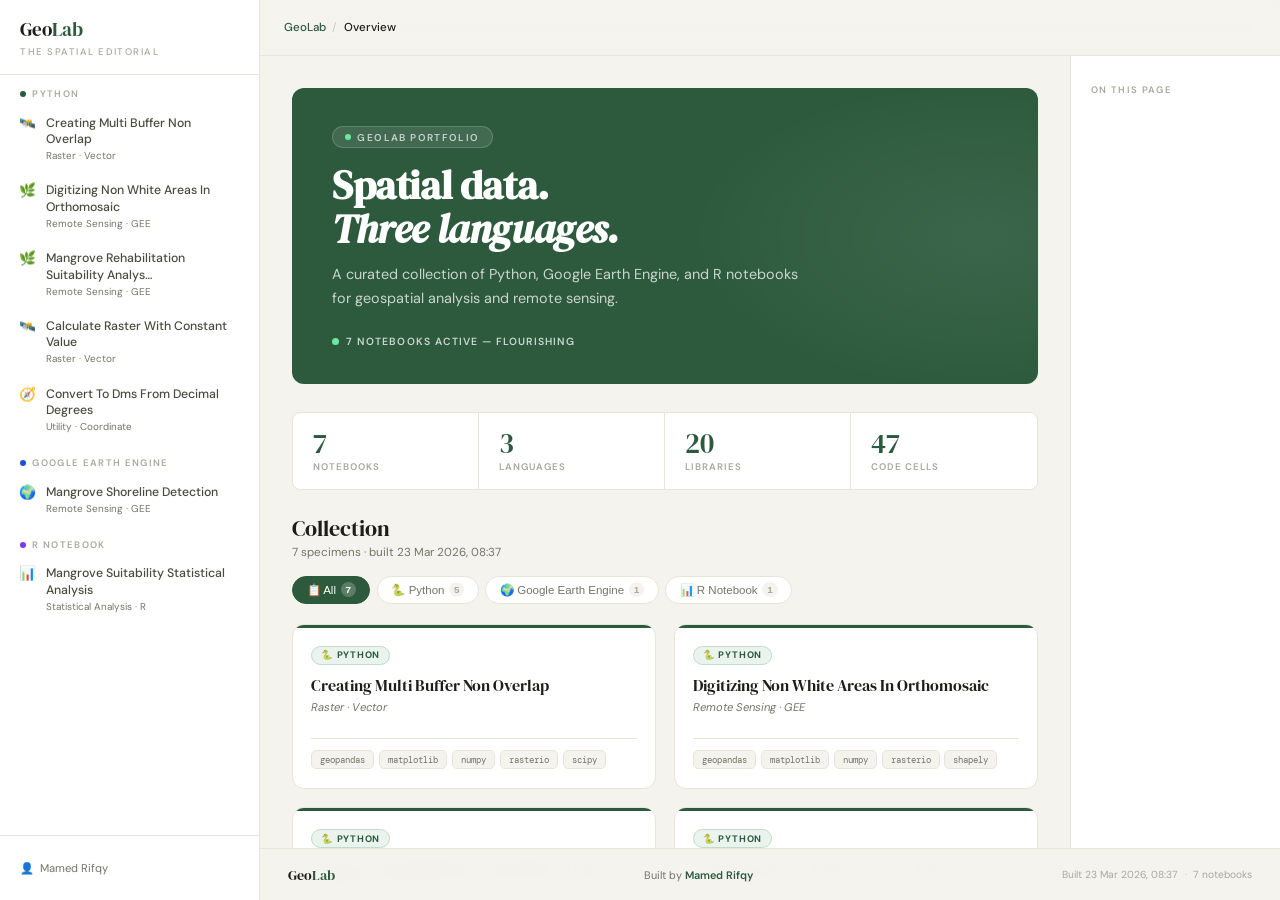
